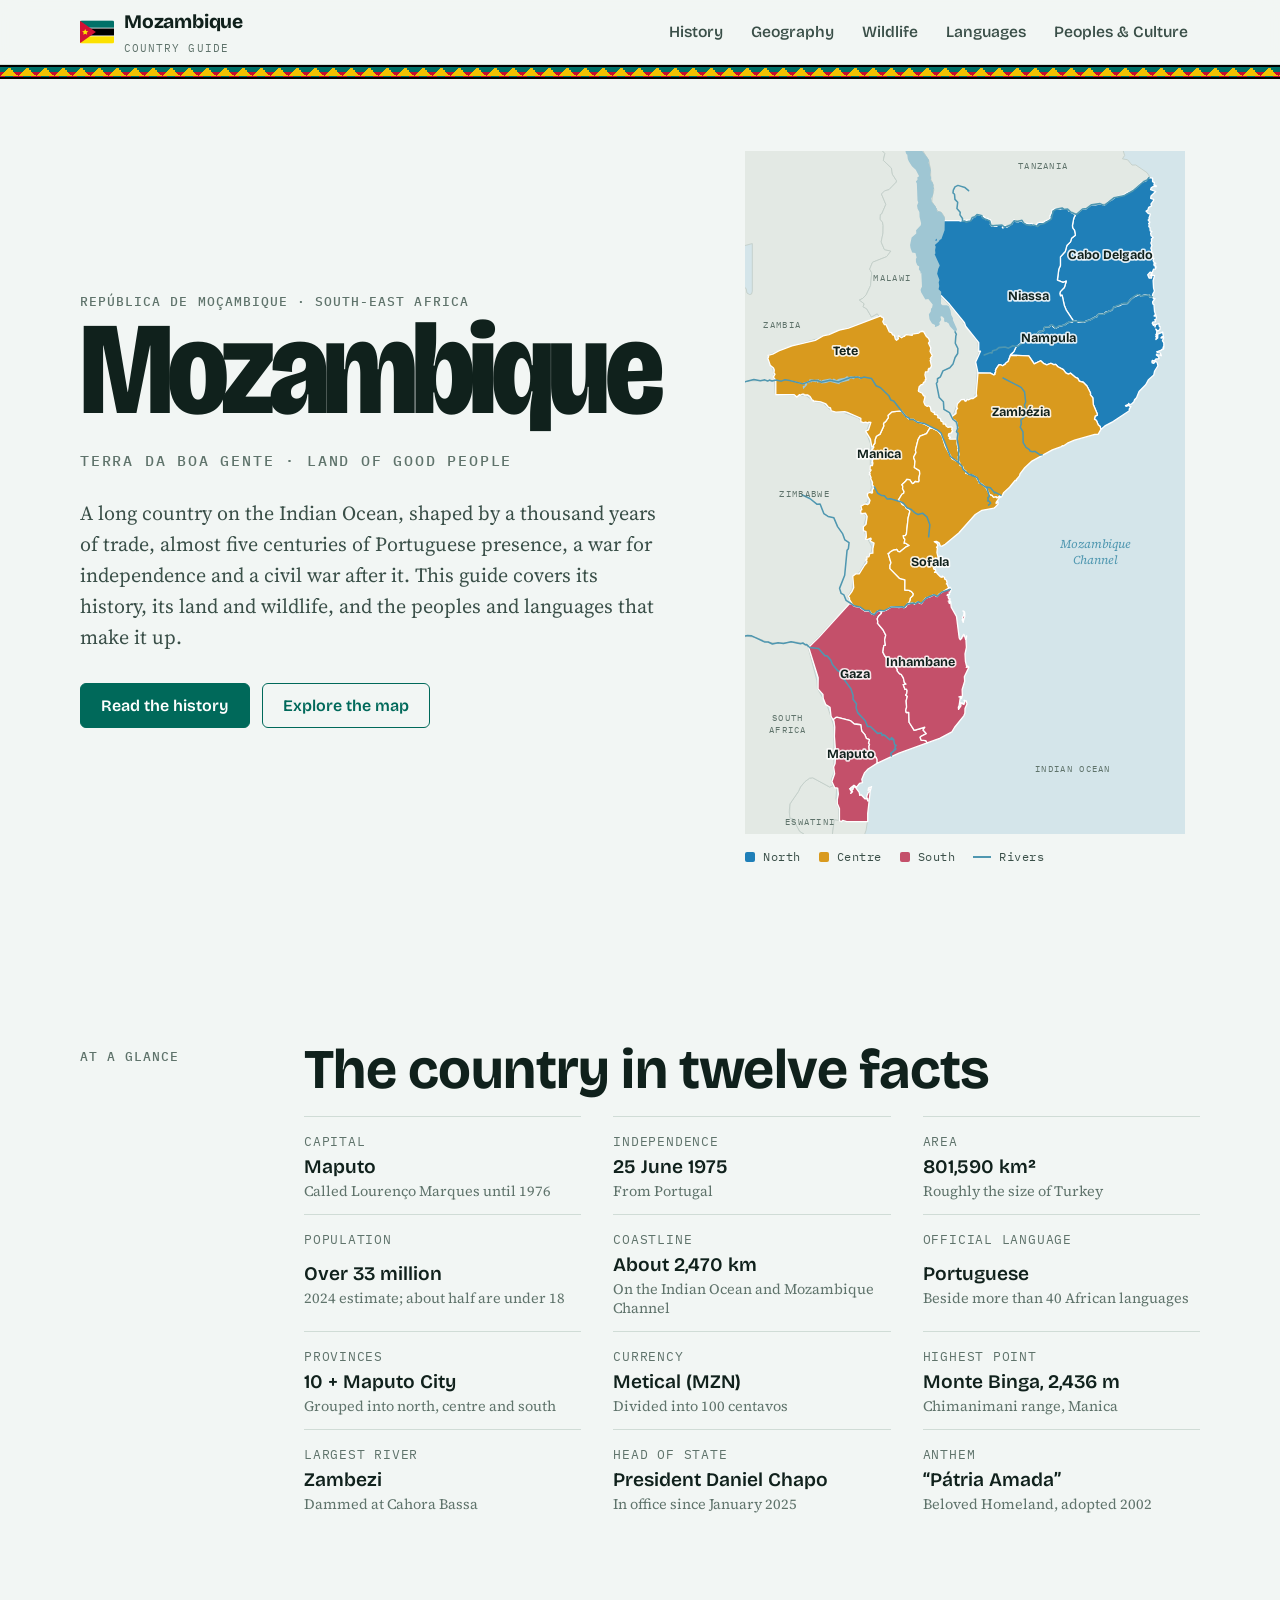
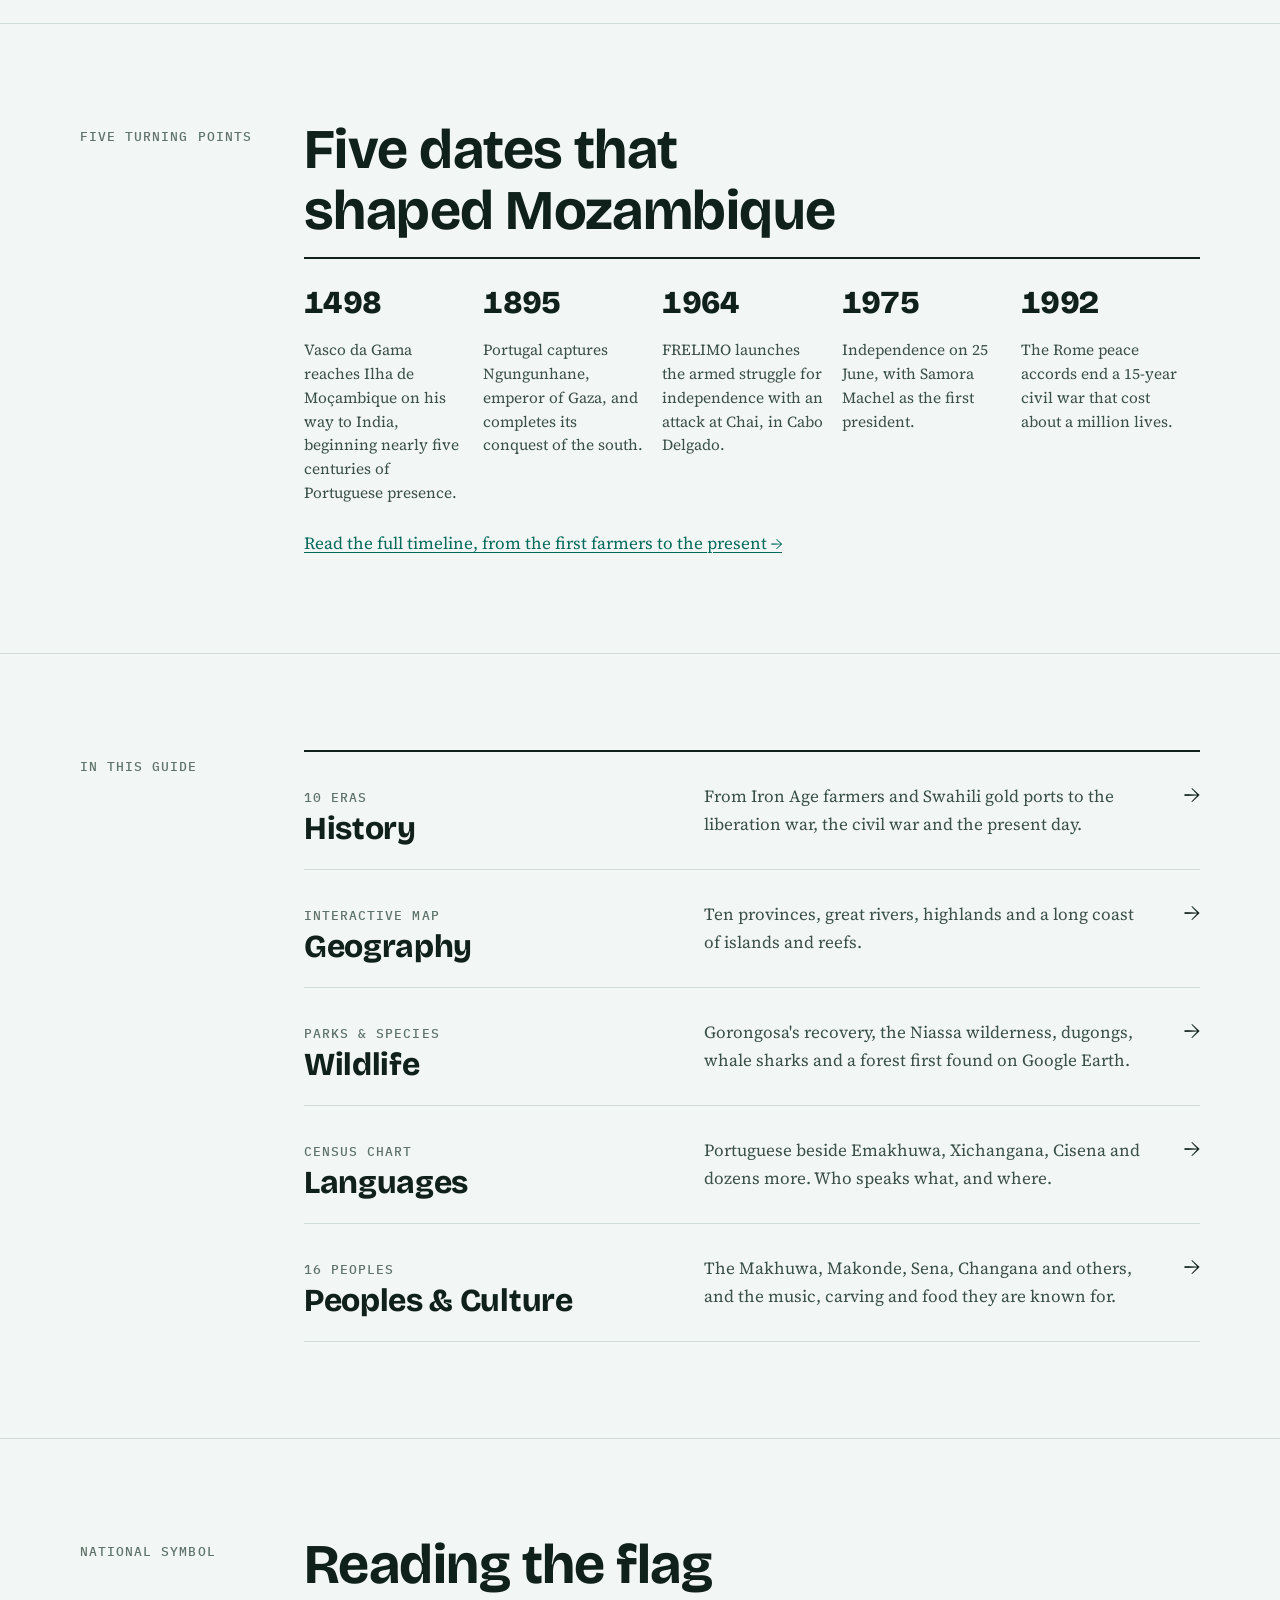
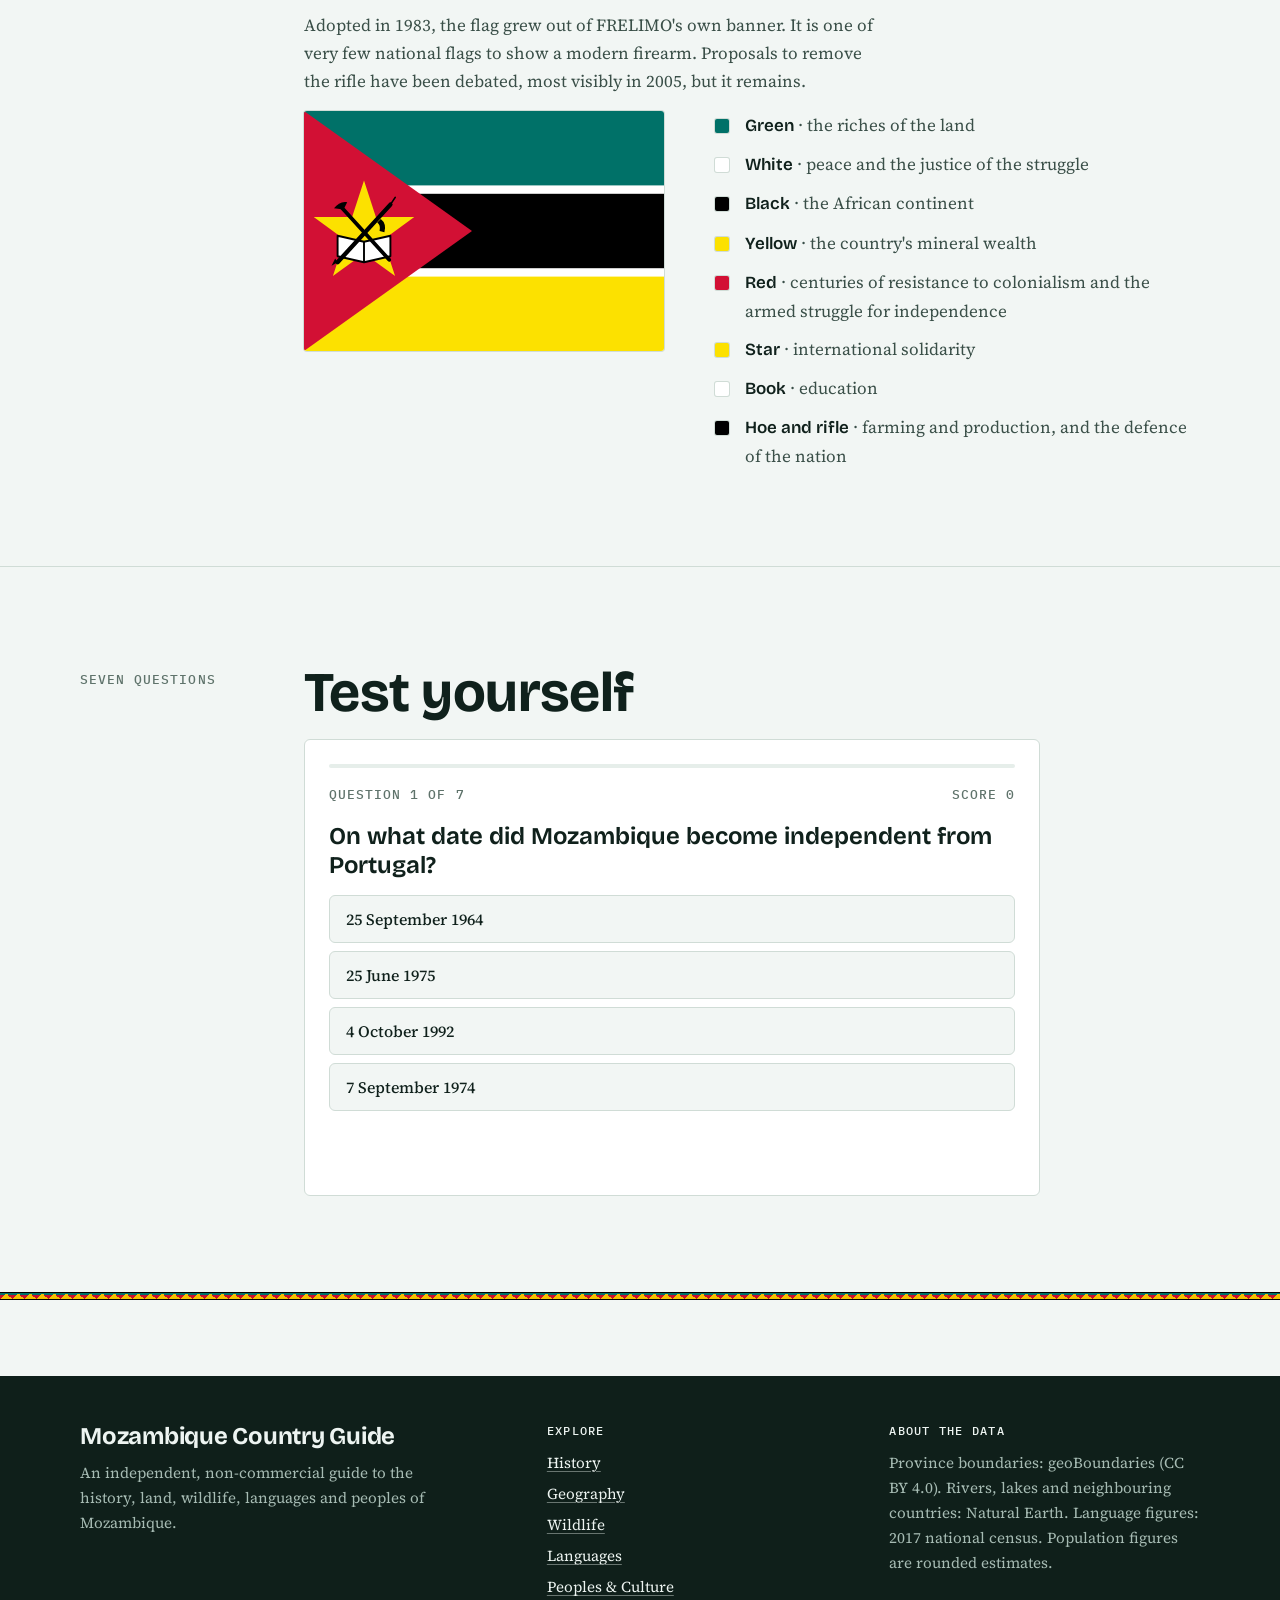
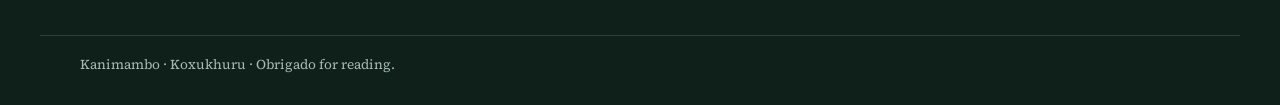
==== index.html @ 0a5331be "Add Mozambique Country Guide site A static six-page site about Mozambique: history, geography, wildl" ====
<!DOCTYPE html>
<html lang="en">
<head>
  <meta charset="UTF-8" />
  <meta name="viewport" content="width=device-width, initial-scale=1, viewport-fit=cover" />
  <title>Mozambique Country Guide</title>
  <meta name="description" content="A guide to Mozambique: its history from the Swahili coast to independence and today, plus its geography, wildlife, languages and peoples." />
  <link rel="icon" href="data:image/svg+xml,<svg xmlns=%22http://www.w3.org/2000/svg%22 viewBox=%220 0 30 20%22><rect width=%2230%22 height=%226.2%22 fill=%22%23007168%22/><rect y=%226.2%22 width=%2230%22 height=%227.6%22 fill=%22%23fff%22/><rect y=%226.9%22 width=%2230%22 height=%226.2%22 fill=%22%23000%22/><rect y=%2213.8%22 width=%2230%22 height=%226.2%22 fill=%22%23fce100%22/><path d=%22M0 0L14 10L0 20Z%22 fill=%22%23d21034%22/></svg>" />
  <link rel="preconnect" href="https://fonts.googleapis.com" />
  <link rel="preconnect" href="https://fonts.gstatic.com" crossorigin />
  <link rel="stylesheet" href="https://fonts.googleapis.com/css2?family=Bricolage+Grotesque:opsz,wdth,wght@12..96,75..100,400..800&family=IBM+Plex+Mono:wght@400;500&family=Source+Serif+4:ital,opsz,wght@0,8..60,400..700;1,8..60,400&display=swap" />
  <link rel="stylesheet" href="styles.css" />
</head>
<body data-page="home">
  <a class="skip" href="#main">Skip to content</a>

  <header class="site-header">
    <div class="wrap nav-inner">
      <a class="brand" href="index.html" aria-label="Mozambique Country Guide, home">
        <svg viewBox="0 0 30 20" aria-hidden="true"><rect width="30" height="20" fill="var(--flag-white)"/><rect width="30" height="6.2" fill="var(--flag-green)"/><rect y="6.9" width="30" height="6.2" fill="var(--flag-black)"/><rect y="13.8" width="30" height="6.2" fill="var(--flag-yellow)"/><path d="M0 0L14 10L0 20Z" fill="var(--flag-red)"/><path d="M4.6 7.4l.8 1.7 1.9.2-1.4 1.3.4 1.9-1.7-1-1.7 1 .4-1.9-1.4-1.3 1.9-.2z" fill="var(--flag-yellow)"/></svg>
        <span>Mozambique<small>Country guide</small></span>
      </a>
      <button class="nav-toggle" id="navToggle" aria-expanded="false" aria-controls="siteNav"><span class="bars" aria-hidden="true"><span></span><span></span><span></span></span>Menu</button>
      <nav class="site-nav" id="siteNav" aria-label="Main">
        <ul class="nav-links">
          <li><a href="history.html" data-page="history">History</a></li>
          <li><a href="geography.html" data-page="geography">Geography</a></li>
          <li><a href="wildlife.html" data-page="wildlife">Wildlife</a></li>
          <li><a href="languages.html" data-page="languages">Languages</a></li>
          <li><a href="peoples.html" data-page="peoples">Peoples &amp; Culture</a></li>
        </ul>
      </nav>
    </div>
  </header>
  <div class="capulana" aria-hidden="true"></div>

  <main id="main">
    <!-- Hero -->
    <section class="hero">
      <div class="wrap hero-grid">
        <div>
          <p class="label">República de Moçambique · South-east Africa</p>
          <h1>Mozambique<span class="pt">Terra da Boa Gente · Land of good people</span></h1>
          <p class="lede">A long country on the Indian Ocean, shaped by a thousand years of trade, almost five centuries of Portuguese presence, a war for independence and a civil war after it. This guide covers its history, its land and wildlife, and the peoples and languages that make it up.</p>
          <div class="hero-cta">
            <a class="btn" href="history.html">Read the history</a>
            <a class="btn ghost" href="geography.html">Explore the map</a>
          </div>
        </div>
        <figure class="hero-map" style="margin:0">
          <div id="heroMap"></div>
          <figcaption class="map-legend">
            <span><i class="swatch north"></i>North</span>
            <span><i class="swatch centre"></i>Centre</span>
            <span><i class="swatch south"></i>South</span>
            <span><i class="ln"></i>Rivers</span>
          </figcaption>
        </figure>
      </div>
    </section>

    <!-- At a glance -->
    <section class="section" aria-labelledby="glance-h">
      <div class="wrap annotated">
        <div class="note"><p class="label">At a glance</p></div>
        <div class="stack">
          <h2 id="glance-h">The country in twelve facts</h2>
          <dl class="facts">
            <div><dt>Capital</dt><dd>Maputo<small>Called Lourenço Marques until 1976</small></dd></div>
            <div><dt>Independence</dt><dd>25 June 1975<small>From Portugal</small></dd></div>
            <div><dt>Area</dt><dd>801,590 km²<small>Roughly the size of Turkey</small></dd></div>
            <div><dt>Population</dt><dd>Over 33 million<small>2024 estimate; about half are under 18</small></dd></div>
            <div><dt>Coastline</dt><dd>About 2,470 km<small>On the Indian Ocean and Mozambique Channel</small></dd></div>
            <div><dt>Official language</dt><dd>Portuguese<small>Beside more than 40 African languages</small></dd></div>
            <div><dt>Provinces</dt><dd>10 + Maputo City<small>Grouped into north, centre and south</small></dd></div>
            <div><dt>Currency</dt><dd>Metical (MZN)<small>Divided into 100 centavos</small></dd></div>
            <div><dt>Highest point</dt><dd>Monte Binga, 2,436 m<small>Chimanimani range, Manica</small></dd></div>
            <div><dt>Largest river</dt><dd>Zambezi<small>Dammed at Cahora Bassa</small></dd></div>
            <div><dt>Head of state</dt><dd>President Daniel Chapo<small>In office since January 2025</small></dd></div>
            <div><dt>Anthem</dt><dd>“Pátria Amada”<small>Beloved Homeland, adopted 2002</small></dd></div>
          </dl>
        </div>
      </div>
    </section>

    <!-- Five dates -->
    <section class="section" aria-labelledby="dates-h">
      <div class="wrap annotated">
        <div class="note"><p class="label">Five turning points</p></div>
        <div class="stack">
          <h2 id="dates-h">Five dates that shaped Mozambique</h2>
          <ol class="dates">
            <li><span class="yr">1498</span><p>Vasco da Gama reaches Ilha de Moçambique on his way to India, beginning nearly five centuries of Portuguese presence.</p></li>
            <li><span class="yr">1895</span><p>Portugal captures Ngungunhane, emperor of Gaza, and completes its conquest of the south.</p></li>
            <li><span class="yr">1964</span><p>FRELIMO launches the armed struggle for independence with an attack at Chai, in Cabo Delgado.</p></li>
            <li><span class="yr">1975</span><p>Independence on 25 June, with Samora Machel as the first president.</p></li>
            <li><span class="yr">1992</span><p>The Rome peace accords end a 15-year civil war that cost about a million lives.</p></li>
          </ol>
          <p><a href="history.html">Read the full timeline, from the first farmers to the present →</a></p>
        </div>
      </div>
    </section>

    <!-- Explore -->
    <section class="section" aria-labelledby="explore-h">
      <div class="wrap annotated">
        <div class="note"><p class="label">In this guide</p></div>
        <div class="stack">
          <h2 id="explore-h" class="sr-only">Sections of this guide</h2>
          <nav class="explore" aria-labelledby="explore-h">
            <a href="history.html">
              <span class="title"><span class="label">10 eras</span><h3>History</h3></span>
              <p>From Iron Age farmers and Swahili gold ports to the liberation war, the civil war and the present day.</p>
              <span class="arrow" aria-hidden="true">→</span>
            </a>
            <a href="geography.html">
              <span class="title"><span class="label">Interactive map</span><h3>Geography</h3></span>
              <p>Ten provinces, great rivers, highlands and a long coast of islands and reefs.</p>
              <span class="arrow" aria-hidden="true">→</span>
            </a>
            <a href="wildlife.html">
              <span class="title"><span class="label">Parks &amp; species</span><h3>Wildlife</h3></span>
              <p>Gorongosa's recovery, the Niassa wilderness, dugongs, whale sharks and a forest first found on Google Earth.</p>
              <span class="arrow" aria-hidden="true">→</span>
            </a>
            <a href="languages.html">
              <span class="title"><span class="label">Census chart</span><h3>Languages</h3></span>
              <p>Portuguese beside Emakhuwa, Xichangana, Cisena and dozens more. Who speaks what, and where.</p>
              <span class="arrow" aria-hidden="true">→</span>
            </a>
            <a href="peoples.html">
              <span class="title"><span class="label">16 peoples</span><h3>Peoples &amp; Culture</h3></span>
              <p>The Makhuwa, Makonde, Sena, Changana and others, and the music, carving and food they are known for.</p>
              <span class="arrow" aria-hidden="true">→</span>
            </a>
          </nav>
        </div>
      </div>
    </section>

    <!-- Flag -->
    <section class="section" aria-labelledby="flag-h">
      <div class="wrap annotated">
        <div class="note"><p class="label">National symbol</p></div>
        <div class="stack">
          <h2 id="flag-h">Reading the flag</h2>
          <p class="prose">Adopted in 1983, the flag grew out of FRELIMO's own banner. It is one of very few national flags to show a modern firearm. Proposals to remove the rifle have been debated, most visibly in 2005, but it remains.</p>
          <div class="flag-block">
            <svg viewBox="0 0 300 200" role="img" aria-labelledby="flag-t">
              <title id="flag-t">Flag of Mozambique (simplified drawing)</title>
              <rect width="300" height="200" fill="var(--flag-white)"/>
              <rect width="300" height="62" fill="var(--flag-green)"/>
              <rect y="69" width="300" height="62" fill="var(--flag-black)"/>
              <rect y="138" width="300" height="62" fill="var(--flag-yellow)"/>
              <path d="M0 0L140 100L0 200Z" fill="var(--flag-red)"/>
              <path d="M50 58l9.9 30.4h32l-25.9 18.8 9.9 30.4L50 118.8l-25.9 18.8 9.9-30.4L8.1 88.4h32z" fill="var(--flag-yellow)"/>
              <path d="M28 104l22 5 22-5v17l-22 5-22-5z" fill="var(--flag-white)" stroke="var(--flag-black)" stroke-width="1.6" stroke-linejoin="round"/>
              <path d="M50 109v17" stroke="var(--flag-black)" stroke-width="1.6"/>
              <path d="M31 80l40 44" stroke="var(--flag-black)" stroke-width="3.2" stroke-linecap="round"/>
              <path d="M25 81c3-4 7-6 11-5l-3 6z" fill="var(--flag-black)"/>
              <path d="M72 78l-44 48" stroke="var(--flag-black)" stroke-width="3.6" stroke-linecap="round"/>
              <path d="M64 90q5 4 3 11l-4-1q1-5-2-7z" fill="var(--flag-black)"/>
              <path d="M28 126l-5 3 3-6z" fill="var(--flag-black)"/>
              <path d="M72 78l4-6" stroke="var(--flag-black)" stroke-width="1.4" stroke-linecap="round"/>
            </svg>
            <ul class="flag-key">
              <li><span class="sw" style="background:var(--flag-green)"></span><span><strong>Green</strong> · the riches of the land</span></li>
              <li><span class="sw" style="background:var(--flag-white)"></span><span><strong>White</strong> · peace and the justice of the struggle</span></li>
              <li><span class="sw" style="background:var(--flag-black)"></span><span><strong>Black</strong> · the African continent</span></li>
              <li><span class="sw" style="background:var(--flag-yellow)"></span><span><strong>Yellow</strong> · the country's mineral wealth</span></li>
              <li><span class="sw" style="background:var(--flag-red)"></span><span><strong>Red</strong> · centuries of resistance to colonialism and the armed struggle for independence</span></li>
              <li><span class="sw" style="background:var(--flag-yellow)"></span><span><strong>Star</strong> · international solidarity</span></li>
              <li><span class="sw" style="background:var(--flag-white)"></span><span><strong>Book</strong> · education</span></li>
              <li><span class="sw" style="background:var(--flag-black)"></span><span><strong>Hoe and rifle</strong> · farming and production, and the defence of the nation</span></li>
            </ul>
          </div>
        </div>
      </div>
    </section>

    <!-- Quiz -->
    <section class="section" aria-labelledby="quiz-h">
      <div class="wrap annotated">
        <div class="note"><p class="label">Seven questions</p></div>
        <div class="stack">
          <h2 id="quiz-h">Test yourself</h2>
          <div class="quiz" id="quiz">
            <div class="quiz-card">
              <div class="progress" aria-hidden="true"><span id="quizProgress" style="width:0%"></span></div>
              <div class="quiz-top">
                <span class="label" id="quizCount">Question 1 of 7</span>
                <span class="label" id="quizScore">Score 0</span>
              </div>
              <p class="quiz-q" id="quizQ" aria-live="polite">On what date did Mozambique become independent from Portugal?</p>
              <div class="quiz-options" id="quizOptions"></div>
              <p class="quiz-feedback" id="quizFeedback" aria-live="polite"></p>
              <div class="quiz-actions"><button class="btn" id="quizNext" type="button" hidden>Next question</button></div>
            </div>
          </div>
        </div>
      </div>
    </section>
  </main>

  <div class="capulana thin" aria-hidden="true"></div>
  <footer class="site-footer">
    <div class="wrap footer-inner">
      <div>
        <h2>Mozambique Country Guide</h2>
        <p>An independent, non-commercial guide to the history, land, wildlife, languages and peoples of Mozambique.</p>
      </div>
      <div>
        <h3>Explore</h3>
        <ul>
          <li><a href="history.html">History</a></li>
          <li><a href="geography.html">Geography</a></li>
          <li><a href="wildlife.html">Wildlife</a></li>
          <li><a href="languages.html">Languages</a></li>
          <li><a href="peoples.html">Peoples &amp; Culture</a></li>
        </ul>
      </div>
      <div>
        <h3>About the data</h3>
        <p>Province boundaries: geoBoundaries (CC BY 4.0). Rivers, lakes and neighbouring countries: Natural Earth. Language figures: 2017 national census. Population figures are rounded estimates.</p>
      </div>
    </div>
    <div class="wrap footer-base">Kanimambo · Koxukhuru · Obrigado for reading.</div>
  </footer>

  <script src="map-data.js"></script>
  <script src="script.js"></script>
</body>
</html>
---- styles.css ----
/* =========================================================
   Mozambique: A Country Guide — shared styles
   Layout: a narrow reading column with a left margin for dates
   and labels, like notes pencilled along a long coastline.
   ========================================================= */

:root {
  /* Surfaces and ink */
  --ground: #f2f6f4;
  --surface: #ffffff;
  --sunken: #e6eeea;
  --ink: #10211c;
  --ink-2: #3a4f48;
  --muted: #5f736b;
  --line: #d0dcd6;

  /* Accents taken from the flag, used with restraint */
  --accent: #00695a;
  --accent-strong: #004f44;
  --on-accent: #ffffff;
  --sun: #f2c200;
  --flame: #c8102e;

  /* Dark band used by the footer and feature panels */
  --night: #0f1f1a;
  --on-night: #edf4f1;
  --on-night-2: #a6bbb3;

  /* Map */
  --sea: #d4e5ea;
  --land-out: #e3e9e4;
  --land-out-line: #c3cec8;
  --water: #9fc6d3;
  --river: #4f97b0;
  --north: #1f7fb8;
  --centre: #d99a1e;
  --south: #c4506a;
  --map-label: #10211c;
  --map-halo: rgba(255, 255, 255, 0.85);

  /* Flag colours stay fixed in both themes */
  --flag-green: #007168;
  --flag-yellow: #fce100;
  --flag-red: #d21034;
  --flag-black: #000000;
  --flag-white: #ffffff;

  /* Type */
  --font-display: "Bricolage Grotesque", "Arial Narrow", "Helvetica Neue", Arial, sans-serif;
  --font-body: "Source Serif 4", Georgia, "Times New Roman", serif;
  --font-mono: "IBM Plex Mono", ui-monospace, "SFMono-Regular", Menlo, Consolas, monospace;

  --step--1: 0.8125rem;
  --step-0: 1.0625rem;
  --step-1: 1.25rem;
  --step-2: 1.5rem;
  --step-3: 2rem;
  --step-4: clamp(2.25rem, 1.6rem + 3vw, 3.5rem);
  --step-5: clamp(2.75rem, 1.7rem + 5vw, 5.25rem);

  --gutter: clamp(16px, 4vw, 40px);
  --measure: 65ch;
  --radius: 6px;
}

@media (prefers-color-scheme: dark) {
  :root:not([data-theme="light"]) {
    --ground: #0c1613;
    --surface: #13201c;
    --sunken: #182823;
    --ink: #e4eee9;
    --ink-2: #b7c9c1;
    --muted: #8ea39a;
    --line: #273a33;
    --accent: #4cc3a9;
    --accent-strong: #7ad8c3;
    --on-accent: #062019;
    --sun: #f2c94a;
    --flame: #f06a6a;
    --night: #07100d;
    --on-night: #e4eee9;
    --on-night-2: #93a89f;
    --sea: #10252b;
    --land-out: #17231f;
    --land-out-line: #2b3c35;
    --water: #245566;
    --river: #4b9ab5;
    --north: #3b95cf;
    --centre: #c08a1c;
    --south: #d0637c;
    --map-label: #f2f7f4;
    --map-halo: rgba(8, 16, 13, 0.85);
    color-scheme: dark;
  }
}

:root[data-theme="dark"] {
  --ground: #0c1613;
  --surface: #13201c;
  --sunken: #182823;
  --ink: #e4eee9;
  --ink-2: #b7c9c1;
  --muted: #8ea39a;
  --line: #273a33;
  --accent: #4cc3a9;
  --accent-strong: #7ad8c3;
  --on-accent: #062019;
  --sun: #f2c94a;
  --flame: #f06a6a;
  --night: #07100d;
  --on-night: #e4eee9;
  --on-night-2: #93a89f;
  --sea: #10252b;
  --land-out: #17231f;
  --land-out-line: #2b3c35;
  --water: #245566;
  --river: #4b9ab5;
  --north: #3b95cf;
  --centre: #c08a1c;
  --south: #d0637c;
  --map-label: #f2f7f4;
  --map-halo: rgba(8, 16, 13, 0.85);
  color-scheme: dark;
}

/* ---------- Base ---------- */
*, *::before, *::after { box-sizing: border-box; }
html { scroll-behavior: smooth; -webkit-text-size-adjust: 100%; }

body {
  margin: 0;
  background: var(--ground);
  color: var(--ink);
  font-family: var(--font-body);
  font-size: var(--step-0);
  line-height: 1.65;
  font-optical-sizing: auto;
  -webkit-font-smoothing: antialiased;
  overflow-x: hidden;
}

img, svg { max-width: 100%; }
[hidden] { display: none !important; }

h1, h2, h3, h4 {
  font-family: var(--font-display);
  line-height: 1.08;
  margin: 0;
  text-wrap: balance;
  letter-spacing: -0.01em;
}
h2 { font-size: var(--step-4); font-weight: 700; }
h3 { font-size: var(--step-2); font-weight: 650; }
h4 { font-size: var(--step-1); font-weight: 650; }

p { margin: 0; }
p + p { margin-top: 1em; }

a { color: var(--accent); text-decoration-thickness: 1px; text-underline-offset: 0.18em; }
a:hover { color: var(--accent-strong); }

:focus-visible {
  outline: 3px solid var(--accent);
  outline-offset: 2px;
  border-radius: 2px;
}

.wrap {
  width: 100%;
  max-width: 1200px;
  margin-inline: auto;
  padding-inline: var(--gutter);
}

.skip {
  position: absolute;
  left: -9999px;
  top: 0;
  background: var(--accent);
  color: var(--on-accent);
  padding: 10px 16px;
  z-index: 100;
}
.skip:focus { left: 16px; top: 16px; }

.label {
  font-family: var(--font-mono);
  font-size: var(--step--1);
  font-weight: 500;
  letter-spacing: 0.08em;
  text-transform: uppercase;
  color: var(--muted);
}

.lede {
  font-size: var(--step-1);
  line-height: 1.55;
  color: var(--ink-2);
  max-width: 60ch;
}

.prose { max-width: var(--measure); color: var(--ink-2); }
.prose strong { color: var(--ink); }

.sr-only {
  position: absolute !important;
  width: 1px; height: 1px;
  overflow: hidden;
  clip: rect(0 0 0 0);
  white-space: nowrap;
}

/* ---------- Capulana band ----------
   A zigzag after the printed cotton wraps worn across Mozambique. */
.capulana {
  height: 14px;
  background:
    conic-gradient(from 135deg at 50% 0, var(--sun) 90deg, transparent 0) 0 0 / 18px 9px repeat-x,
    conic-gradient(from -45deg at 50% 100%, var(--flame) 90deg, transparent 0) 9px 5px / 18px 9px repeat-x,
    var(--flag-green);
  border-block: 2px solid var(--flag-black);
}
.capulana.thin { height: 8px; border-width: 1px; background-size: 12px 6px, 12px 6px, auto; background-position: 0 0, 6px 2px, 0 0; }

/* ---------- Header ---------- */
.site-header {
  position: sticky;
  top: env(safe-area-inset-top, 0px);
  z-index: 50;
  background: color-mix(in oklab, var(--ground) 92%, transparent);
  backdrop-filter: saturate(1.2) blur(10px);
  -webkit-backdrop-filter: saturate(1.2) blur(10px);
  border-bottom: 1px solid var(--line);
}

.nav-inner {
  display: flex;
  align-items: center;
  justify-content: space-between;
  gap: 16px;
  min-height: 64px;
}

.brand {
  display: inline-flex;
  align-items: center;
  gap: 10px;
  color: var(--ink);
  text-decoration: none;
  font-family: var(--font-display);
  font-weight: 750;
  font-size: 1.2rem;
  letter-spacing: -0.01em;
  flex-shrink: 0;
}
.brand:hover { color: var(--ink); }
.brand svg { width: 34px; height: 24px; flex-shrink: 0; border-radius: 2px; }
.brand small {
  display: block;
  font-family: var(--font-mono);
  font-weight: 400;
  font-size: 0.66rem;
  letter-spacing: 0.1em;
  text-transform: uppercase;
  color: var(--muted);
  margin-top: 2px;
}

.nav-links {
  display: flex;
  gap: 4px;
  list-style: none;
  margin: 0;
  padding: 0;
}
.nav-links a {
  display: block;
  padding: 8px 12px;
  border-radius: var(--radius);
  font-family: var(--font-display);
  font-weight: 550;
  font-size: 0.98rem;
  color: var(--ink-2);
  text-decoration: none;
  white-space: nowrap;
}
.nav-links a:hover { background: var(--sunken); color: var(--ink); }
.nav-links a[aria-current="page"] {
  color: var(--ink);
  background: var(--sunken);
  box-shadow: inset 0 -2px 0 var(--accent);
}

.nav-toggle {
  display: none;
  align-items: center;
  gap: 8px;
  background: none;
  border: 1px solid var(--line);
  border-radius: var(--radius);
  color: var(--ink);
  font: 600 0.9rem var(--font-display);
  padding: 8px 12px;
  cursor: pointer;
}
.nav-toggle .bars { display: grid; gap: 4px; }
.nav-toggle .bars span { display: block; width: 16px; height: 2px; background: currentColor; border-radius: 2px; }

@media (max-width: 900px) {
  .nav-toggle { display: inline-flex; }
  .site-nav {
    position: absolute;
    left: 0; right: 0; top: 100%;
    background: var(--ground);
    border-bottom: 1px solid var(--line);
    padding: 8px var(--gutter) 16px;
    display: none;
  }
  .site-nav.open { display: block; }
  .nav-links { flex-direction: column; }
  .nav-links a { padding: 12px; font-size: 1.05rem; }
}

/* ---------- Page head (interior pages) ---------- */
.page-head {
  padding-block: clamp(40px, 7vw, 88px) clamp(32px, 5vw, 56px);
}
.page-head .label { display: block; margin-bottom: 14px; }
.page-head h1 {
  font-size: var(--step-5);
  font-weight: 800;
  letter-spacing: -0.03em;
  line-height: 0.95;
  max-width: 15ch;
}
.page-head .lede { margin-top: 22px; }

.page-head-grid {
  display: grid;
  grid-template-columns: minmax(0, 1.4fr) minmax(0, 1fr);
  gap: clamp(24px, 5vw, 64px);
  align-items: end;
}
@media (max-width: 860px) { .page-head-grid { grid-template-columns: 1fr; } }

/* ---------- Sections ---------- */
.section { padding-block: clamp(48px, 8vw, 96px); }
.section + .section { border-top: 1px solid var(--line); }
.section-head { display: grid; gap: 14px; margin-bottom: clamp(28px, 4vw, 44px); max-width: 60rem; }
.section-head p { color: var(--ink-2); max-width: 62ch; }

/* Two-column: margin notes on the left, content on the right */
.annotated {
  display: grid;
  grid-template-columns: 11rem minmax(0, 1fr);
  gap: 16px clamp(20px, 4vw, 48px);
}
.annotated > .note { padding-top: 6px; }
@media (max-width: 760px) {
  .annotated { grid-template-columns: 1fr; }
  .annotated > .note { padding-top: 0; }
}

/* ---------- Facts list ---------- */
.facts {
  display: grid;
  grid-template-columns: repeat(auto-fill, minmax(min(100%, 15rem), 1fr));
  gap: 0 32px;
  margin: 0;
}
.facts div {
  display: grid;
  gap: 2px;
  padding-block: 14px;
  border-top: 1px solid var(--line);
}
.facts dt {
  font-family: var(--font-mono);
  font-size: var(--step--1);
  letter-spacing: 0.06em;
  text-transform: uppercase;
  color: var(--muted);
}
.facts dd {
  margin: 0;
  font-family: var(--font-display);
  font-size: 1.2rem;
  font-weight: 600;
  line-height: 1.3;
}
.facts dd small { display: block; font-family: var(--font-body); font-weight: 400; font-size: 0.9rem; color: var(--muted); margin-top: 2px; }

/* ---------- Buttons & chips ---------- */
.btn {
  display: inline-flex;
  align-items: center;
  gap: 8px;
  padding: 12px 20px;
  border-radius: var(--radius);
  border: 1px solid var(--accent);
  background: var(--accent);
  color: var(--on-accent);
  font: 600 1rem var(--font-display);
  text-decoration: none;
  cursor: pointer;
  transition: background 0.2s ease, border-color 0.2s ease;
}
.btn:hover { background: var(--accent-strong); border-color: var(--accent-strong); color: var(--on-accent); }
.btn.ghost { background: transparent; color: var(--accent); }
.btn.ghost:hover { background: var(--sunken); color: var(--accent-strong); }

.chips { display: flex; flex-wrap: wrap; gap: 8px; }
.chip {
  font: 500 0.92rem var(--font-display);
  padding: 7px 14px;
  border-radius: 999px;
  border: 1px solid var(--line);
  background: var(--surface);
  color: var(--ink-2);
  cursor: pointer;
  text-decoration: none;
  transition: background 0.2s ease, border-color 0.2s ease, color 0.2s ease;
}
.chip:hover { border-color: var(--accent); color: var(--ink); }
.chip[aria-pressed="true"], .chip.active {
  background: var(--ink);
  border-color: var(--ink);
  color: var(--ground);
}
.chip .dot { display: inline-block; width: 9px; height: 9px; border-radius: 50%; margin-right: 6px; vertical-align: 0; }

/* ---------- Cards ---------- */
.grid {
  display: grid;
  gap: 16px;
  grid-template-columns: repeat(4, minmax(0, 1fr));
}
@media (max-width: 1100px) { .grid { grid-template-columns: repeat(2, minmax(0, 1fr)); } }
@media (max-width: 600px) { .grid { grid-template-columns: minmax(0, 1fr); } }
.card {
  display: flex;
  flex-direction: column;
  gap: 10px;
  padding: 20px;
  background: var(--surface);
  border: 1px solid var(--line);
  border-radius: var(--radius);
  min-width: 0;
}
.card h3 { font-size: 1.3rem; }
.card p { color: var(--ink-2); font-size: 0.98rem; line-height: 1.6; }
.card .meta {
  display: flex;
  flex-wrap: wrap;
  gap: 6px 14px;
  font-family: var(--font-mono);
  font-size: 0.75rem;
  letter-spacing: 0.04em;
  text-transform: uppercase;
  color: var(--muted);
}
.card .meta span { display: inline-flex; align-items: center; gap: 6px; }
.swatch { display: inline-block; width: 10px; height: 10px; border-radius: 2px; flex-shrink: 0; }
.swatch.north, .dot.north { background: var(--north); }
.swatch.centre, .dot.centre { background: var(--centre); }
.swatch.south, .dot.south { background: var(--south); }

.card.is-linked { transition: border-color 0.2s ease, box-shadow 0.2s ease; }
.card.is-linked.hl { border-color: var(--accent); box-shadow: 0 0 0 1px var(--accent); }

/* Explore links on the home page: one row per section */
.explore { display: grid; border-top: 2px solid var(--ink); }
.explore a {
  display: grid;
  grid-template-columns: minmax(0, 0.9fr) minmax(0, 1.1fr) auto;
  gap: 6px clamp(16px, 3vw, 40px);
  align-items: baseline;
  padding-block: 22px;
  border-bottom: 1px solid var(--line);
  color: var(--ink);
  text-decoration: none;
}
.explore a:hover h3 { color: var(--accent); }
.explore a:hover .arrow { transform: translateX(4px); color: var(--accent); }
.explore .title { display: grid; gap: 4px; }
.explore h3 { font-size: var(--step-3); font-weight: 750; transition: color 0.2s ease; }
.explore .arrow { font-family: var(--font-body); font-size: 1.5rem; transition: transform 0.2s ease; }
.explore p { color: var(--ink-2); }
@media (max-width: 640px) {
  .explore a { grid-template-columns: minmax(0, 1fr) auto; }
  .explore p { grid-column: 1 / -1; grid-row: 2; }
}

/* ---------- Callouts ---------- */
.callout {
  background: var(--sunken);
  border-radius: var(--radius);
  padding: 22px 24px;
  display: grid;
  gap: 10px;
  min-width: 0;
}
.callout h3 { font-size: 1.35rem; }
.callout p { color: var(--ink-2); }

.feature {
  background: var(--night);
  color: var(--on-night);
  border-radius: var(--radius);
  padding: clamp(24px, 4vw, 44px);
  display: grid;
  gap: 16px;
}
.feature h2, .feature h3 { color: var(--on-night); }
.feature p { color: var(--on-night-2); }
.feature .label { color: var(--on-night-2); }
.feature a { color: var(--sun); }

/* ---------- Home hero ---------- */
.hero { padding-block: clamp(32px, 6vw, 72px) clamp(40px, 6vw, 80px); }
.hero-grid {
  display: grid;
  grid-template-columns: minmax(0, 1.25fr) minmax(0, 1fr);
  gap: clamp(24px, 5vw, 72px);
  align-items: center;
}
.hero h1 {
  font-size: clamp(3.25rem, 1.5rem + 8.5vw, 8.25rem);
  font-weight: 800;
  letter-spacing: -0.045em;
  line-height: 0.88;
  font-variation-settings: "wdth" 85;
}
.hero h1 .pt {
  display: block;
  font-family: var(--font-mono);
  font-size: clamp(0.78rem, 0.7rem + 0.3vw, 0.95rem);
  font-weight: 500;
  font-variation-settings: normal;
  letter-spacing: 0.12em;
  line-height: 1.4;
  text-transform: uppercase;
  color: var(--muted);
  margin-top: 1.4rem;
}
.hero .lede { margin-top: 26px; }
.hero-cta { display: flex; flex-wrap: wrap; gap: 12px; margin-top: 30px; }
.hero-map { max-width: 440px; justify-self: center; width: 100%; }
@media (max-width: 860px) {
  .hero-grid { grid-template-columns: 1fr; }
  .hero-map { max-width: 380px; }
}

/* ---------- Map ---------- */
.map svg { display: block; width: 100%; height: auto; }
.map .sea { fill: var(--sea); }
.map .out { fill: var(--land-out); stroke: var(--land-out-line); stroke-width: 0.8; }
.map .lake { fill: var(--water); stroke: none; }
.map .river { fill: none; stroke: var(--river); stroke-width: 1.4; stroke-linecap: round; stroke-linejoin: round; }
.map .prov {
  stroke: var(--surface);
  stroke-width: 1.2;
  stroke-linejoin: round;
  transition: opacity 0.2s ease, filter 0.2s ease;
}
.map.plain .prov { fill: var(--surface); stroke: var(--land-out-line); stroke-width: 0.8; }
.map .prov.north { fill: var(--north); }
.map .prov.centre { fill: var(--centre); }
.map .prov.south { fill: var(--south); }
.map.plain .prov.north, .map.plain .prov.centre, .map.plain .prov.south { fill: var(--surface); }
.map.interactive .prov { cursor: pointer; }
.map.has-active .prov { opacity: 0.45; }
.map.has-active .prov.active { opacity: 1; }
.map .prov:focus-visible { outline: none; stroke: var(--ink); stroke-width: 2.5; }
.map text {
  font-family: var(--font-display);
  fill: var(--map-label);
  paint-order: stroke;
  stroke: var(--map-halo);
  stroke-width: 3px;
  stroke-linejoin: round;
  pointer-events: none;
}
.map .t-prov { font-size: 11.5px; font-weight: 700; }
.map .t-country { font-family: var(--font-mono); font-size: 8.5px; letter-spacing: 0.14em; fill: var(--muted); stroke: none; }
.map .t-sea { font-family: var(--font-body); font-style: italic; font-size: 11px; fill: var(--river); stroke: none; }
.map .t-river { font-family: var(--font-body); font-style: italic; font-size: 9.5px; fill: var(--river); }
.map .t-city { font-size: 9.5px; font-weight: 600; }
.map .city { fill: var(--ink); stroke: var(--surface); stroke-width: 1.5; }
.map .capital { fill: var(--flame); stroke: var(--surface); stroke-width: 1.2; }
.map .pin { cursor: pointer; }
.map .pin circle.mark { fill: var(--accent); stroke: var(--surface); stroke-width: 2; transition: r 0.15s ease; }
.map .pin.marine circle.mark { fill: var(--river); }
.map .pin circle.hit { fill: transparent; }
.map .pin.hl circle.mark { r: 8; }
.map .pin:focus-visible { outline: none; }
.map .pin:focus-visible circle.mark { stroke: var(--ink); stroke-width: 2.5; }
.map .t-pin { font-size: 9.5px; font-weight: 650; }
.map-legend {
  display: flex;
  flex-wrap: wrap;
  gap: 8px 18px;
  font-family: var(--font-mono);
  font-size: 0.78rem;
  letter-spacing: 0.04em;
  color: var(--ink-2);
  margin-top: 12px;
}
.map-legend span { display: inline-flex; align-items: center; gap: 8px; }
.map-legend .ln { width: 18px; height: 2px; background: var(--river); display: inline-block; }
.map-legend .st { width: 10px; height: 10px; background: var(--flame); clip-path: polygon(50% 0, 61% 35%, 98% 35%, 68% 57%, 79% 91%, 50% 70%, 21% 91%, 32% 57%, 2% 35%, 39% 35%); }
.map-legend .ct { width: 8px; height: 8px; border-radius: 50%; background: var(--ink); }
.map-legend .pk { width: 10px; height: 10px; border-radius: 50%; background: var(--accent); }
.map-legend .mr { width: 10px; height: 10px; border-radius: 50%; background: var(--river); }

.map-layout {
  display: grid;
  grid-template-columns: minmax(0, 1fr) minmax(0, 1fr);
  gap: clamp(24px, 4vw, 56px);
  align-items: start;
}
.map-layout .map { max-width: 520px; width: 100%; justify-self: center; }
@media (max-width: 860px) { .map-layout { grid-template-columns: 1fr; } }

.map-controls { display: flex; flex-wrap: wrap; gap: 8px 16px; margin-bottom: 14px; align-items: center; }
.toggle { display: inline-flex; align-items: center; gap: 8px; font-family: var(--font-display); font-size: 0.95rem; color: var(--ink-2); cursor: pointer; }
.toggle input { width: 18px; height: 18px; accent-color: var(--accent); }

.prov-panel {
  position: sticky;
  top: calc(env(safe-area-inset-top, 0px) + 84px);
  display: grid;
  gap: 14px;
  padding: 24px;
  background: var(--surface);
  border: 1px solid var(--line);
  border-radius: var(--radius);
  min-width: 0;
}
.prov-panel h3 { font-size: var(--step-3); font-weight: 750; }
.prov-panel p { color: var(--ink-2); }
.prov-panel .facts { grid-template-columns: repeat(2, minmax(0, 1fr)); gap: 0 20px; }
.prov-panel .facts dd { font-size: 1.05rem; }
.prov-list { display: flex; flex-wrap: wrap; gap: 6px; }
.prov-list button { font-size: 0.85rem; padding: 5px 11px; }
@media (max-width: 860px) { .prov-panel { position: static; } }

/* ---------- Tables ---------- */
.table-wrap { overflow-x: auto; border: 1px solid var(--line); border-radius: var(--radius); background: var(--surface); }
table { width: 100%; border-collapse: collapse; font-size: 0.97rem; }
th, td { text-align: left; padding: 11px 14px; border-bottom: 1px solid var(--line); vertical-align: top; }
tr:last-child td { border-bottom: 0; }
th {
  font-family: var(--font-mono);
  font-size: 0.74rem;
  font-weight: 500;
  letter-spacing: 0.07em;
  text-transform: uppercase;
  color: var(--muted);
  background: var(--sunken);
  white-space: nowrap;
}
td { color: var(--ink-2); }
td strong { color: var(--ink); font-family: var(--font-display); font-weight: 600; }
th.num { text-align: right; }
td.num { text-align: right; font-variant-numeric: tabular-nums; font-family: var(--font-mono); font-size: 0.9rem; }

/* ---------- History timeline ---------- */
.era-nav {
  position: sticky;
  top: calc(env(safe-area-inset-top, 0px) + 65px);
  z-index: 20;
  background: color-mix(in oklab, var(--ground) 94%, transparent);
  backdrop-filter: blur(8px);
  -webkit-backdrop-filter: blur(8px);
  border-bottom: 1px solid var(--line);
}
.era-nav ol {
  display: flex;
  gap: 6px;
  list-style: none;
  margin: 0;
  padding: 10px 0;
  overflow-x: auto;
  scrollbar-width: thin;
}
.era-nav a {
  display: block;
  white-space: nowrap;
  padding: 6px 12px;
  border-radius: 999px;
  font-family: var(--font-display);
  font-size: 0.88rem;
  font-weight: 550;
  color: var(--ink-2);
  text-decoration: none;
  border: 1px solid transparent;
}
.era-nav a span { font-family: var(--font-mono); font-size: 0.72rem; color: var(--muted); margin-right: 6px; }
.era-nav a:hover { border-color: var(--line); color: var(--ink); }
.era-nav a.active { background: var(--ink); color: var(--ground); }
.era-nav a.active span { color: var(--ground); opacity: 0.75; }

.era { padding-block: clamp(48px, 7vw, 88px) 16px; scroll-margin-top: 130px; }
.era-head {
  display: grid;
  grid-template-columns: 11rem minmax(0, 1fr);
  gap: 12px clamp(20px, 4vw, 48px);
  margin-bottom: 28px;
}
.era-head .span {
  font-family: var(--font-mono);
  font-size: 0.95rem;
  color: var(--accent);
  padding-top: 0.6em;
}
.era-head h2 { font-size: var(--step-4); font-weight: 750; }
.era-head p { grid-column: 2; color: var(--ink-2); max-width: 62ch; font-size: 1.1rem; }
@media (max-width: 760px) {
  .era-head { grid-template-columns: 1fr; }
  .era-head p { grid-column: 1; }
  .era-head .span { padding-top: 0; }
}

.timeline { list-style: none; margin: 0; padding: 0; }
.event {
  display: grid;
  grid-template-columns: 11rem minmax(0, 1fr);
  gap: 4px clamp(20px, 4vw, 48px);
  position: relative;
}
.event .when {
  font-family: var(--font-mono);
  font-weight: 500;
  font-size: 0.95rem;
  color: var(--ink);
  text-align: right;
  padding-top: 18px;
  font-variant-numeric: tabular-nums;
}
.event .what {
  position: relative;
  padding: 16px 0 22px 26px;
  border-left: 2px solid var(--river);
  max-width: calc(var(--measure) + 26px);
}
.event .what::before {
  content: "";
  position: absolute;
  left: -7px;
  top: 24px;
  width: 12px;
  height: 12px;
  border-radius: 50%;
  background: var(--ground);
  border: 2px solid var(--river);
}
.event.key .what::before { background: var(--flame); border-color: var(--flame); }
.event h3 { font-size: 1.25rem; font-weight: 650; margin-bottom: 6px; }
.event p { color: var(--ink-2); }
@media (max-width: 760px) {
  .event { grid-template-columns: 1fr; }
  .event .when { text-align: left; padding: 14px 0 0 26px; border-left: 2px solid var(--river); }
  .event .what { padding-top: 4px; }
  .event .what::before { top: -12px; }
}

.era-aside { margin: 20px 0 0; display: grid; grid-template-columns: 11rem minmax(0, 1fr); gap: 0 clamp(20px, 4vw, 48px); }
.era-aside > * { grid-column: 2; max-width: calc(var(--measure) + 26px); }
@media (max-width: 760px) { .era-aside { grid-template-columns: 1fr; } .era-aside > * { grid-column: 1; } }

/* People cards (history) */
.person { gap: 6px; }
.person .years { font-family: var(--font-mono); font-size: 0.8rem; color: var(--muted); }

/* ---------- Home: five dates strip ---------- */
.dates {
  list-style: none;
  margin: 0;
  padding: 0;
  display: grid;
  grid-template-columns: repeat(5, minmax(0, 1fr));
  border-top: 2px solid var(--ink);
}
.dates li { padding: 18px 18px 8px 0; display: grid; gap: 8px; align-content: start; }
.dates .yr {
  font-family: var(--font-display);
  font-weight: 800;
  font-size: var(--step-3);
  letter-spacing: -0.02em;
  font-variant-numeric: tabular-nums;
}
.dates p { font-size: 0.96rem; color: var(--ink-2); line-height: 1.55; }
@media (max-width: 900px) { .dates { grid-template-columns: repeat(2, minmax(0, 1fr)); } }
@media (max-width: 480px) { .dates { grid-template-columns: 1fr; } }

/* ---------- Flag ---------- */
.flag-block { display: grid; grid-template-columns: minmax(0, 360px) minmax(0, 1fr); gap: clamp(24px, 4vw, 56px); align-items: start; }
.flag-block svg { width: 100%; height: auto; border-radius: 3px; box-shadow: 0 0 0 1px var(--line); }
.flag-key { list-style: none; margin: 0; padding: 0; display: grid; gap: 10px; }
.flag-key li { display: grid; grid-template-columns: 18px minmax(0, 1fr); gap: 12px; align-items: baseline; color: var(--ink-2); }
.flag-key .sw { width: 14px; height: 14px; border-radius: 2px; box-shadow: 0 0 0 1px var(--line); transform: translateY(2px); }
.flag-key strong { color: var(--ink); font-family: var(--font-display); font-weight: 600; }
@media (max-width: 760px) { .flag-block { grid-template-columns: 1fr; } }

/* ---------- Quiz ---------- */
.quiz { display: grid; gap: 18px; max-width: 46rem; }
.quiz-card { padding: 24px; background: var(--surface); border: 1px solid var(--line); border-radius: var(--radius); display: grid; gap: 16px; }
.quiz-top { display: flex; justify-content: space-between; gap: 12px; flex-wrap: wrap; }
.quiz-q { font-family: var(--font-display); font-size: var(--step-2); font-weight: 650; line-height: 1.2; }
.quiz-options { display: grid; gap: 8px; }
.quiz-options button {
  text-align: left;
  padding: 12px 16px;
  border-radius: var(--radius);
  border: 1px solid var(--line);
  background: var(--ground);
  color: var(--ink);
  font: 500 1rem var(--font-body);
  cursor: pointer;
  display: flex;
  justify-content: space-between;
  gap: 12px;
}
.quiz-options button:hover:not(:disabled) { border-color: var(--accent); }
.quiz-options button:disabled { cursor: default; }
.quiz-options button.right { border-color: var(--accent); background: color-mix(in oklab, var(--accent) 14%, var(--surface)); }
.quiz-options button.wrong { border-color: var(--flame); background: color-mix(in oklab, var(--flame) 12%, var(--surface)); }
.quiz-options .tag { font-family: var(--font-mono); font-size: 0.78rem; text-transform: uppercase; letter-spacing: 0.06em; }
.quiz-feedback { color: var(--ink-2); min-height: 1.6em; }
.quiz-actions { display: flex; gap: 10px; flex-wrap: wrap; }
.progress { height: 4px; background: var(--sunken); border-radius: 2px; overflow: hidden; }
.progress span { display: block; height: 100%; background: var(--accent); transition: width 0.3s ease; }

/* ---------- Language bar chart ---------- */
.bars { display: grid; gap: 4px; margin: 0; padding: 0; list-style: none; }
.bar-row {
  display: grid;
  grid-template-columns: 11rem minmax(0, 1fr);
  gap: 16px;
  align-items: center;
  padding-block: 5px;
  border-radius: 4px;
  outline-offset: 0;
}
.bar-row .name { font-family: var(--font-display); font-weight: 550; font-size: 0.98rem; text-align: right; line-height: 1.2; }
.bar-row .name small { display: block; font-family: var(--font-body); font-weight: 400; font-size: 0.8rem; color: var(--muted); }
.bar-track { position: relative; display: flex; align-items: center; gap: 8px; height: 22px; }
.bar {
  height: 22px;
  background: var(--accent);
  border-radius: 0 4px 4px 0;
  min-width: 2px;
  transition: filter 0.15s ease;
}
.bar-row.muted-bar .bar { background: var(--muted); }
.bar-row:hover .bar, .bar-row:focus-visible .bar { filter: brightness(1.15); }
.bar-row:focus-visible { outline: 2px solid var(--accent); }
.bar-val { font-family: var(--font-mono); font-size: 0.86rem; font-variant-numeric: tabular-nums; color: var(--ink); white-space: nowrap; }
.chart-axis { display: grid; grid-template-columns: 11rem minmax(0, 1fr); gap: 16px; margin-top: 6px; }
.chart-axis .scale { position: relative; height: 18px; border-top: 1px solid var(--line); font-family: var(--font-mono); font-size: 0.72rem; color: var(--muted); }
.chart-axis .scale span { position: absolute; top: 3px; transform: translateX(-50%); font-variant-numeric: tabular-nums; }
.chart-axis .scale span:first-child { transform: none; }
@media (max-width: 560px) {
  .bar-row, .chart-axis { grid-template-columns: 7.5rem minmax(0, 1fr); gap: 10px; }
  .bar-row .name { font-size: 0.9rem; }
}
.tooltip {
  position: fixed;
  z-index: 80;
  pointer-events: none;
  background: var(--ink);
  color: var(--ground);
  padding: 8px 12px;
  border-radius: 4px;
  font-family: var(--font-display);
  font-size: 0.85rem;
  line-height: 1.35;
  max-width: 240px;
  box-shadow: 0 6px 18px rgba(0, 0, 0, 0.18);
}
.tooltip strong { display: block; font-size: 1.05rem; }

details.data { margin-top: 18px; }
details.data summary { cursor: pointer; font-family: var(--font-display); font-weight: 550; color: var(--accent); }
details.data[open] summary { margin-bottom: 12px; }

/* ---------- Phrase table ---------- */
.phrase-grid { display: grid; gap: 16px; grid-template-columns: repeat(auto-fill, minmax(min(100%, 14rem), 1fr)); }
.phrase { padding: 18px 20px; border: 1px solid var(--line); border-radius: var(--radius); background: var(--surface); display: grid; gap: 10px; align-content: start; }
.phrase .lang { font-family: var(--font-mono); font-size: 0.76rem; letter-spacing: 0.08em; text-transform: uppercase; color: var(--muted); }
.phrase dl { margin: 0; display: grid; gap: 8px; }
.phrase dt { font-family: var(--font-display); font-size: 1.35rem; font-weight: 700; line-height: 1.1; }
.phrase dd { margin: 0; color: var(--ink-2); font-size: 0.92rem; }

/* ---------- Region columns (languages/peoples) ---------- */
.regions { display: grid; gap: 16px; grid-template-columns: repeat(3, minmax(0, 1fr)); }
@media (max-width: 860px) { .regions { grid-template-columns: 1fr; } }
.region { padding: 22px; border-radius: var(--radius); background: var(--surface); border: 1px solid var(--line); display: grid; gap: 10px; align-content: start; }
.region h3 { display: flex; align-items: center; gap: 10px; font-size: 1.35rem; }
.region h3 .swatch { width: 14px; height: 14px; }
.region p { color: var(--ink-2); font-size: 0.98rem; }
.region ul { margin: 0; padding-left: 1.1em; color: var(--ink-2); font-size: 0.98rem; }
.region li + li { margin-top: 4px; }

/* ---------- Filter bar ---------- */
.filter-bar { display: flex; flex-wrap: wrap; gap: 12px 20px; align-items: center; margin-bottom: 22px; }
.filter-bar .count { font-family: var(--font-mono); font-size: 0.82rem; color: var(--muted); margin-left: auto; }
.empty { padding: 28px; text-align: center; color: var(--muted); border: 1px dashed var(--line); border-radius: var(--radius); }

/* Season table cells */
.season { display: grid; grid-template-columns: repeat(12, minmax(0, 1fr)); gap: 2px; min-width: 18rem; }
.season i { height: 14px; background: var(--sunken); border-radius: 2px; }
.season i.on { background: var(--accent); }
.season-head { display: grid; grid-template-columns: repeat(12, minmax(0, 1fr)); gap: 2px; min-width: 18rem; font-family: var(--font-mono); font-size: 0.7rem; color: var(--muted); text-align: center; }

/* ---------- Two column content ---------- */
.split { display: grid; grid-template-columns: minmax(0, 1fr) minmax(0, 1fr); gap: clamp(24px, 4vw, 56px); align-items: start; }
@media (max-width: 860px) { .split { grid-template-columns: 1fr; } }

.stack { display: grid; gap: 16px; }

.pull {
  font-family: var(--font-display);
  font-size: var(--step-3);
  font-weight: 650;
  line-height: 1.15;
  letter-spacing: -0.015em;
  max-width: 24ch;
}
.pull cite { display: block; margin-top: 12px; font-family: var(--font-mono); font-style: normal; font-size: 0.8rem; font-weight: 400; letter-spacing: 0.06em; text-transform: uppercase; color: var(--muted); }

/* ---------- Page footer nav ---------- */
.next-page { display: flex; justify-content: space-between; gap: 16px; flex-wrap: wrap; padding-block: 28px; border-top: 1px solid var(--line); }
.next-page a { font-family: var(--font-display); font-weight: 650; font-size: 1.15rem; text-decoration: none; }
.next-page a span { display: block; font-family: var(--font-mono); font-weight: 400; font-size: 0.75rem; letter-spacing: 0.08em; text-transform: uppercase; color: var(--muted); }

/* ---------- Footer ---------- */
.site-footer { background: var(--night); color: var(--on-night-2); margin-top: clamp(40px, 6vw, 80px); }
.footer-inner { display: grid; grid-template-columns: minmax(0, 1.4fr) repeat(2, minmax(0, 1fr)); gap: 32px; padding-block: 48px 36px; }
.site-footer h2 { font-size: 1.5rem; color: var(--on-night); }
.site-footer h3 { font-family: var(--font-mono); font-weight: 500; font-size: 0.78rem; letter-spacing: 0.1em; text-transform: uppercase; color: var(--on-night); margin-bottom: 12px; }
.site-footer p { font-size: 0.95rem; max-width: 46ch; margin-top: 10px; }
.site-footer ul { list-style: none; margin: 0; padding: 0; display: grid; gap: 6px; font-size: 0.95rem; }
.site-footer a { color: var(--on-night); text-decoration-color: color-mix(in oklab, var(--on-night) 40%, transparent); }
.site-footer a:hover { color: var(--sun); }
.footer-base { border-top: 1px solid color-mix(in oklab, var(--on-night) 14%, transparent); padding-block: 18px 28px; font-size: 0.85rem; }
@media (max-width: 760px) { .footer-inner { grid-template-columns: 1fr; } }

/* ---------- Motion preferences ---------- */
@media (prefers-reduced-motion: reduce) {
  html { scroll-behavior: auto; }
  *, *::before, *::after { transition: none !important; animation: none !important; }
}
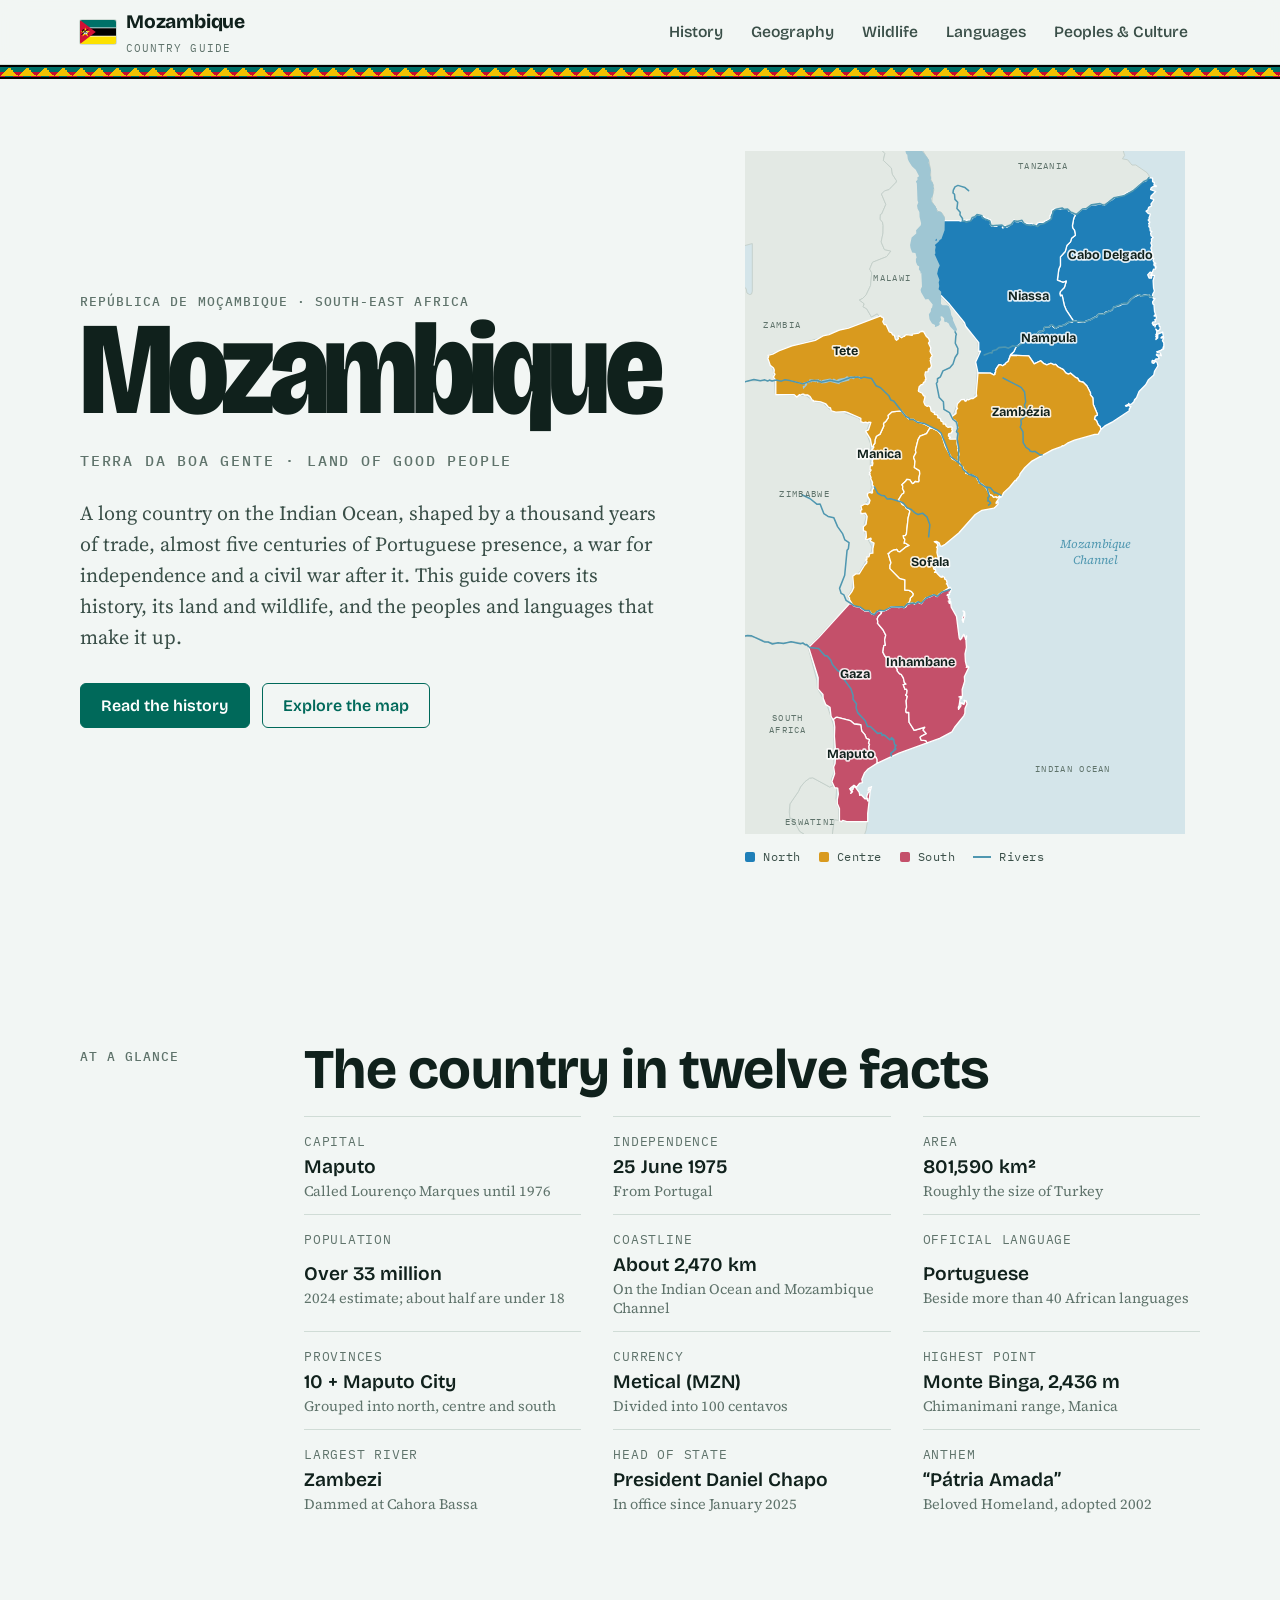
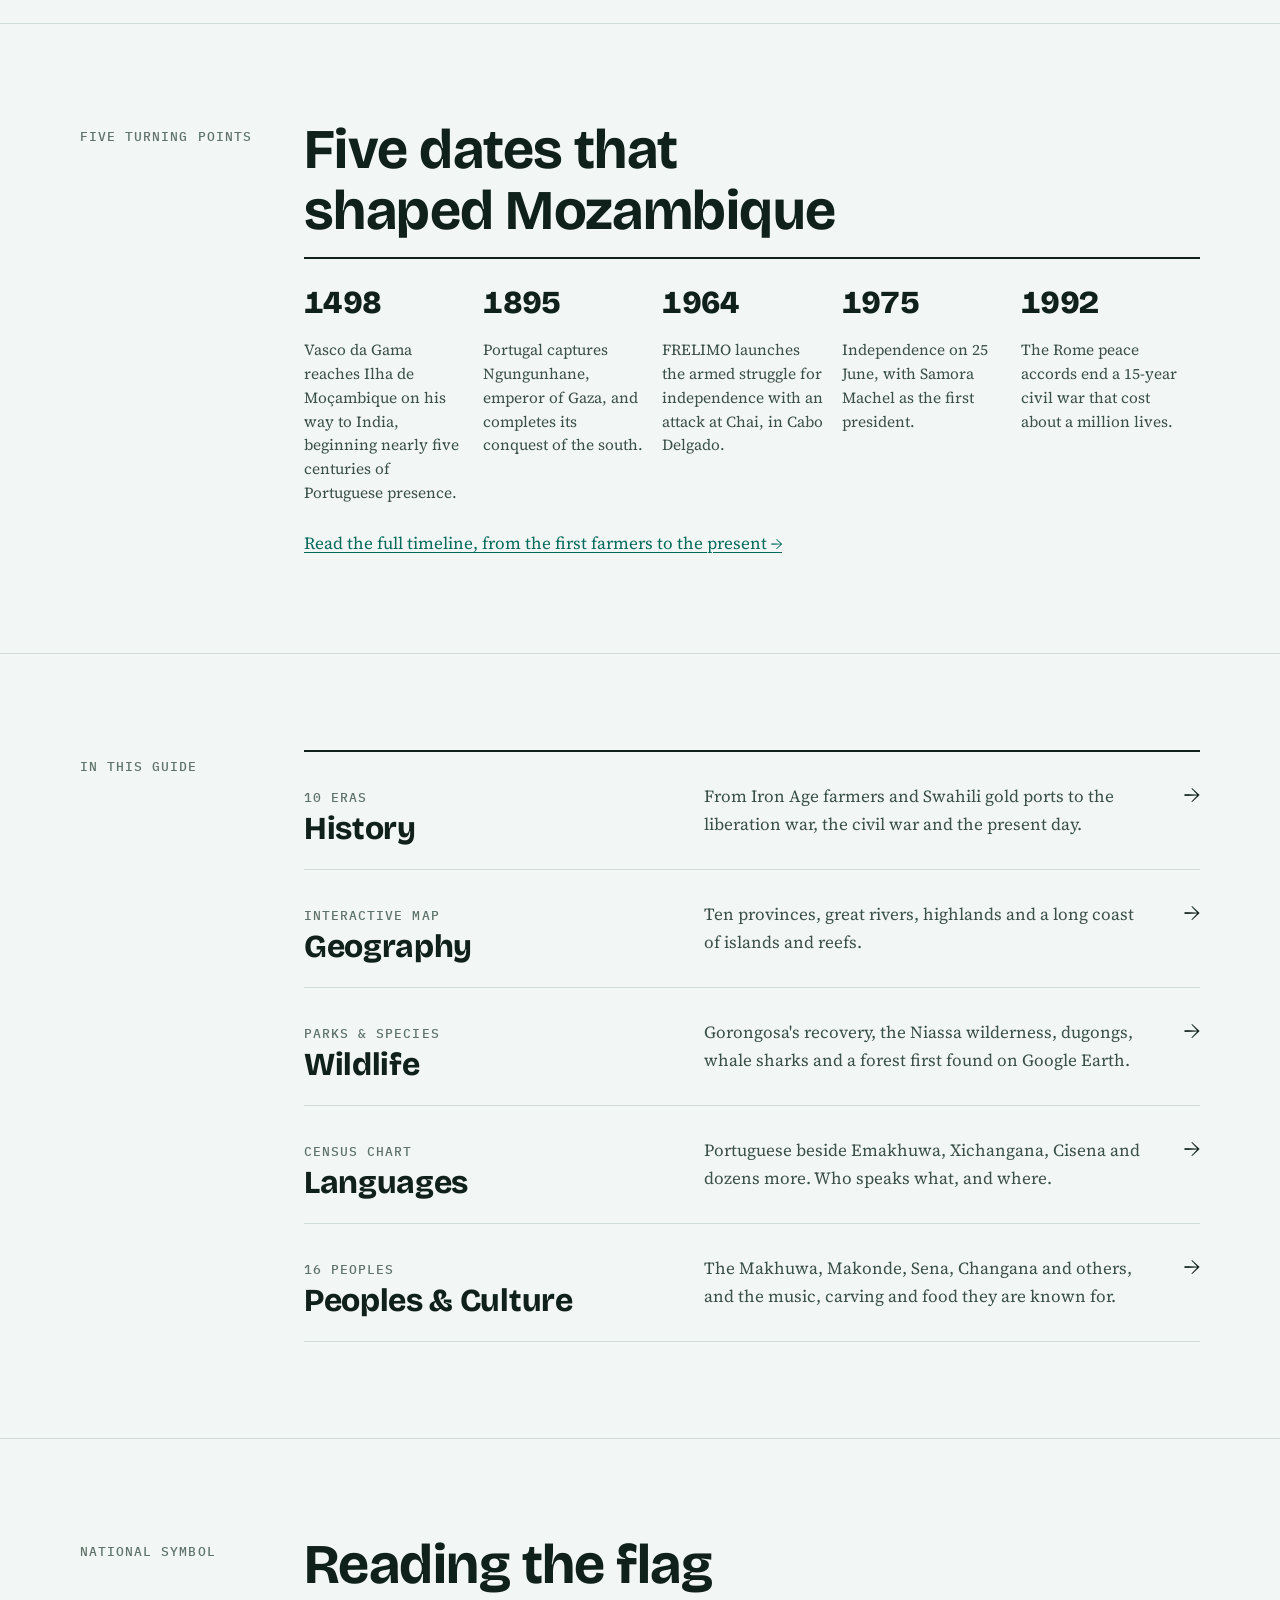
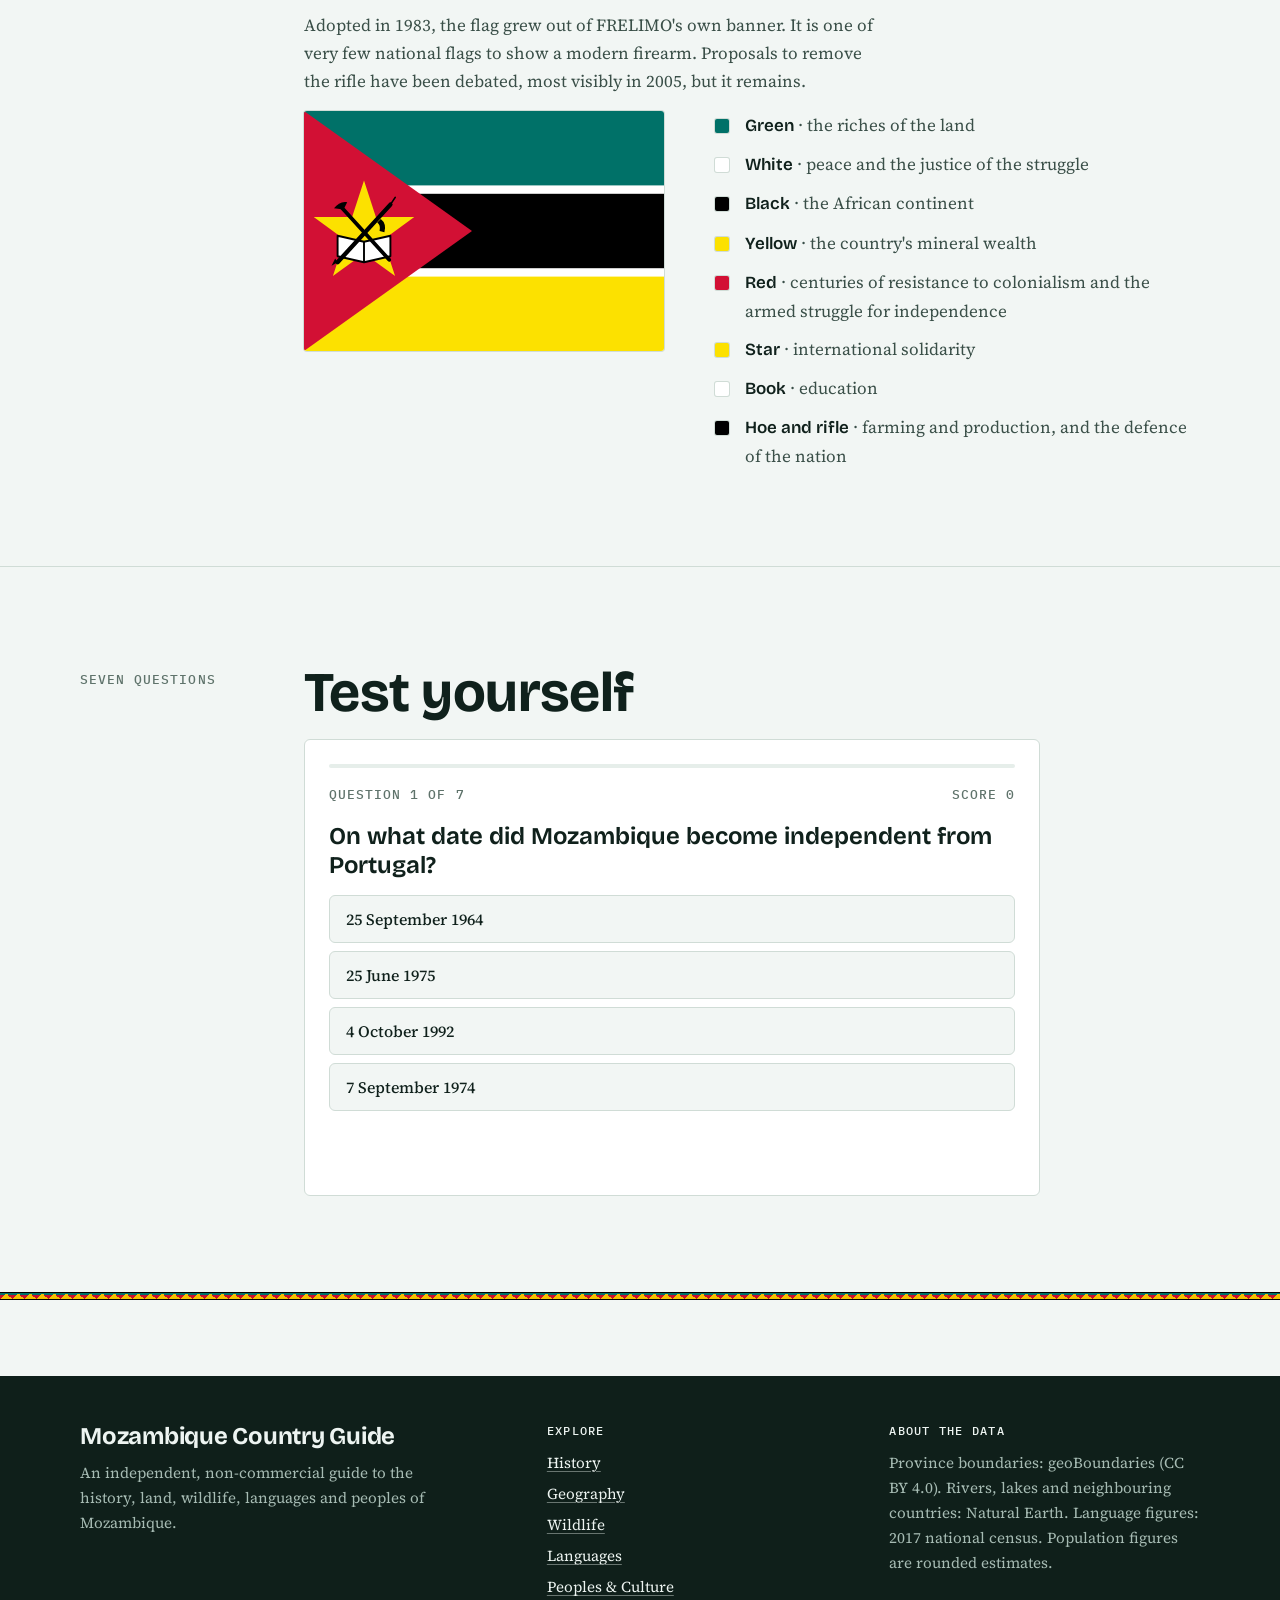
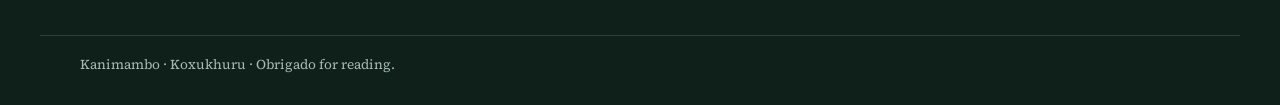
==== commit 991f3fe7: "Use the real flag of Mozambique as the header logo Replace the simplified mini flag in the header of" ====
--- a/index.html
+++ b/index.html
@@ -17,7 +17,7 @@
   <header class="site-header">
     <div class="wrap nav-inner">
       <a class="brand" href="index.html" aria-label="Mozambique Country Guide, home">
-        <svg viewBox="0 0 30 20" aria-hidden="true"><rect width="30" height="20" fill="var(--flag-white)"/><rect width="30" height="6.2" fill="var(--flag-green)"/><rect y="6.9" width="30" height="6.2" fill="var(--flag-black)"/><rect y="13.8" width="30" height="6.2" fill="var(--flag-yellow)"/><path d="M0 0L14 10L0 20Z" fill="var(--flag-red)"/><path d="M4.6 7.4l.8 1.7 1.9.2-1.4 1.3.4 1.9-1.7-1-1.7 1 .4-1.9-1.4-1.3 1.9-.2z" fill="var(--flag-yellow)"/></svg>
+        <img src="flag.svg" alt="" width="36" height="24" />
         <span>Mozambique<small>Country guide</small></span>
       </a>
       <button class="nav-toggle" id="navToggle" aria-expanded="false" aria-controls="siteNav"><span class="bars" aria-hidden="true"><span></span><span></span><span></span></span>Menu</button>
--- a/styles.css
+++ b/styles.css
@@ -254,7 +254,7 @@
   flex-shrink: 0;
 }
 .brand:hover { color: var(--ink); }
-.brand svg { width: 34px; height: 24px; flex-shrink: 0; border-radius: 2px; }
+.brand img { display: block; width: 36px; height: 24px; flex-shrink: 0; border-radius: 2px; box-shadow: 0 0 0 1px var(--line); }
 .brand small {
   display: block;
   font-family: var(--font-mono);
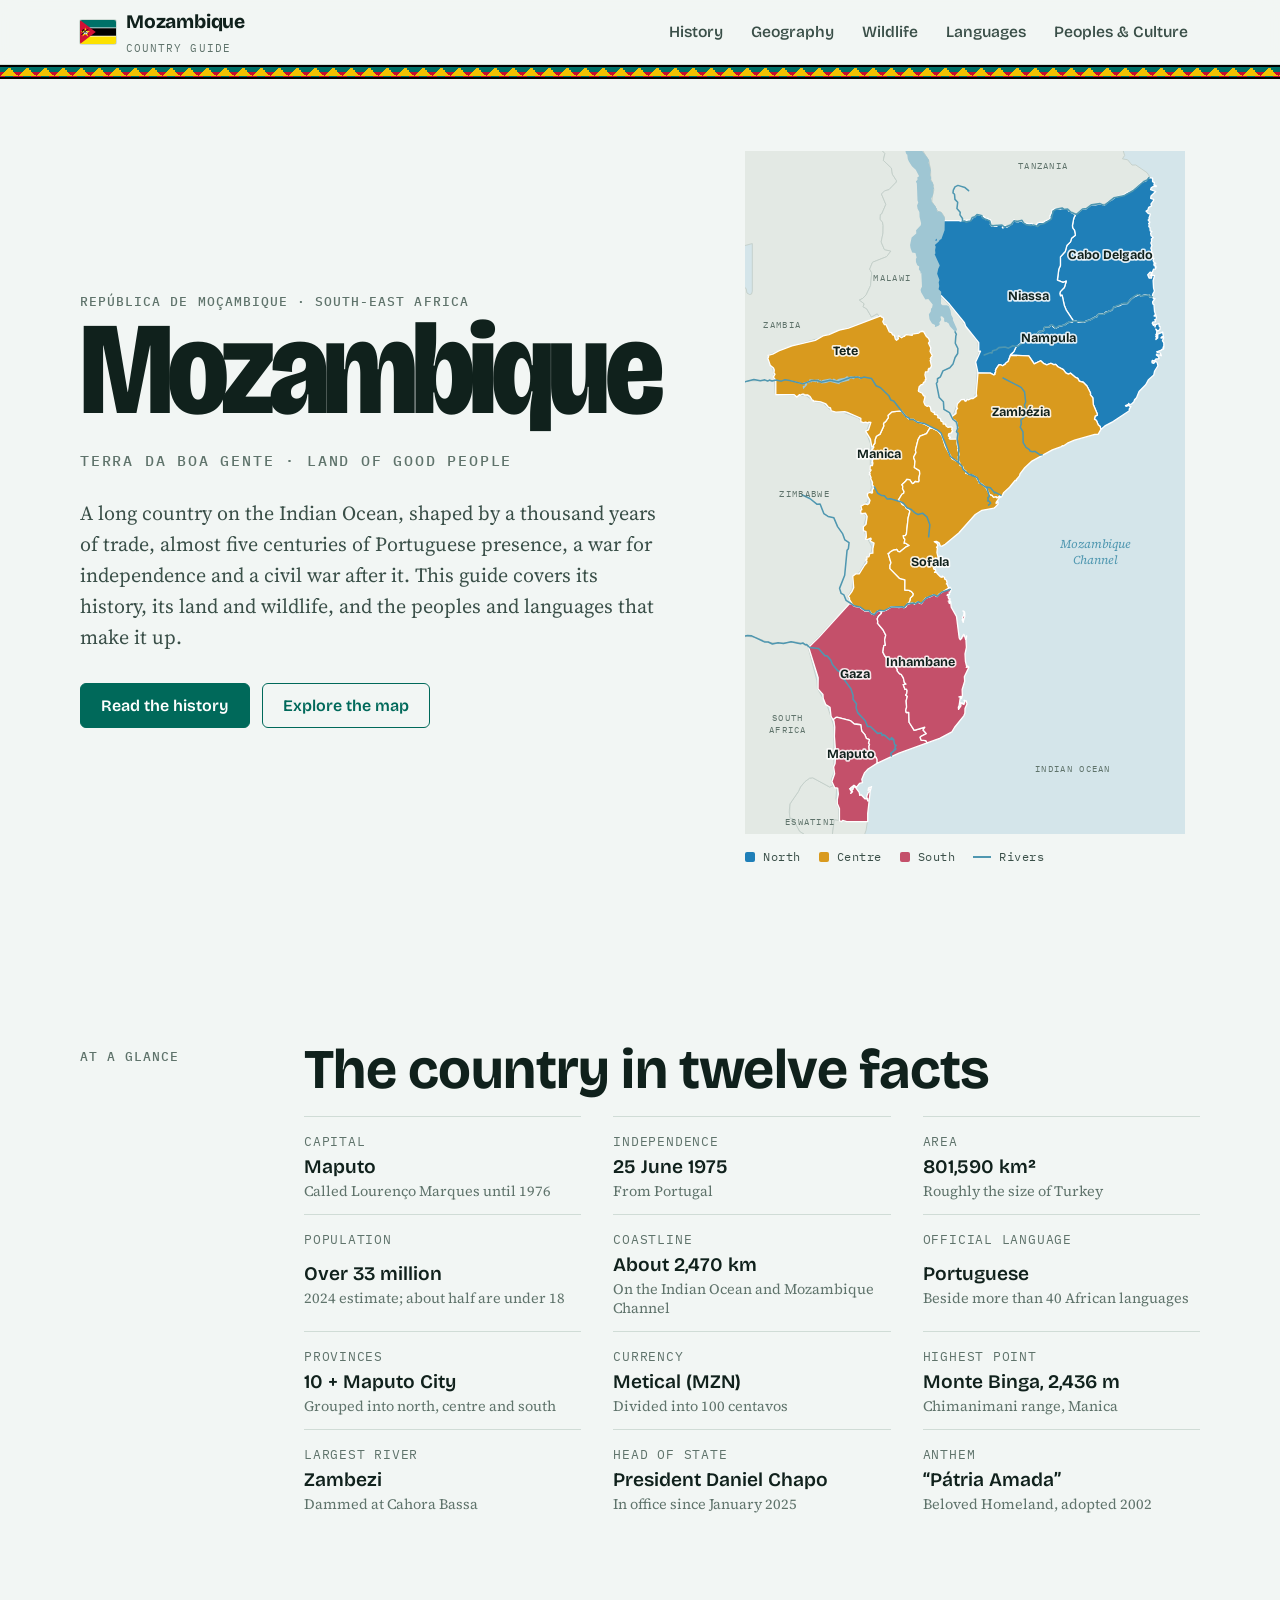
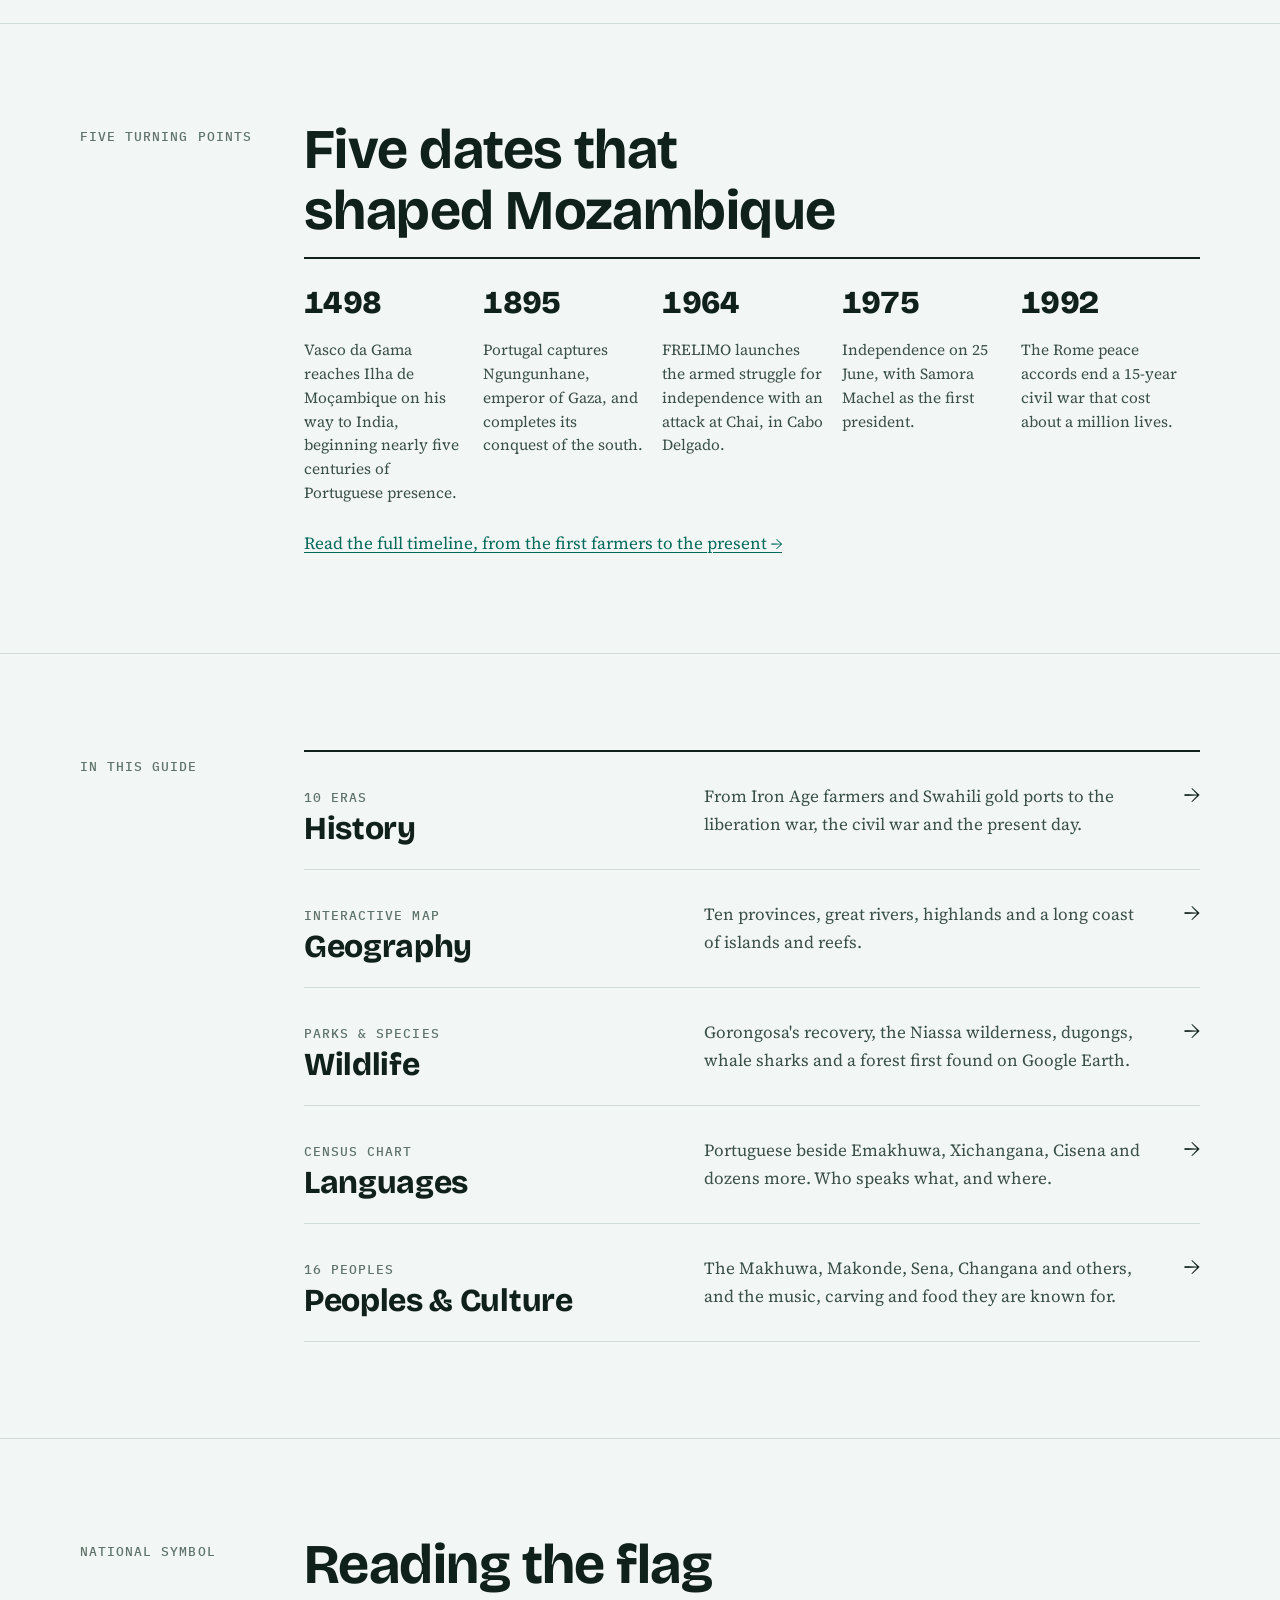
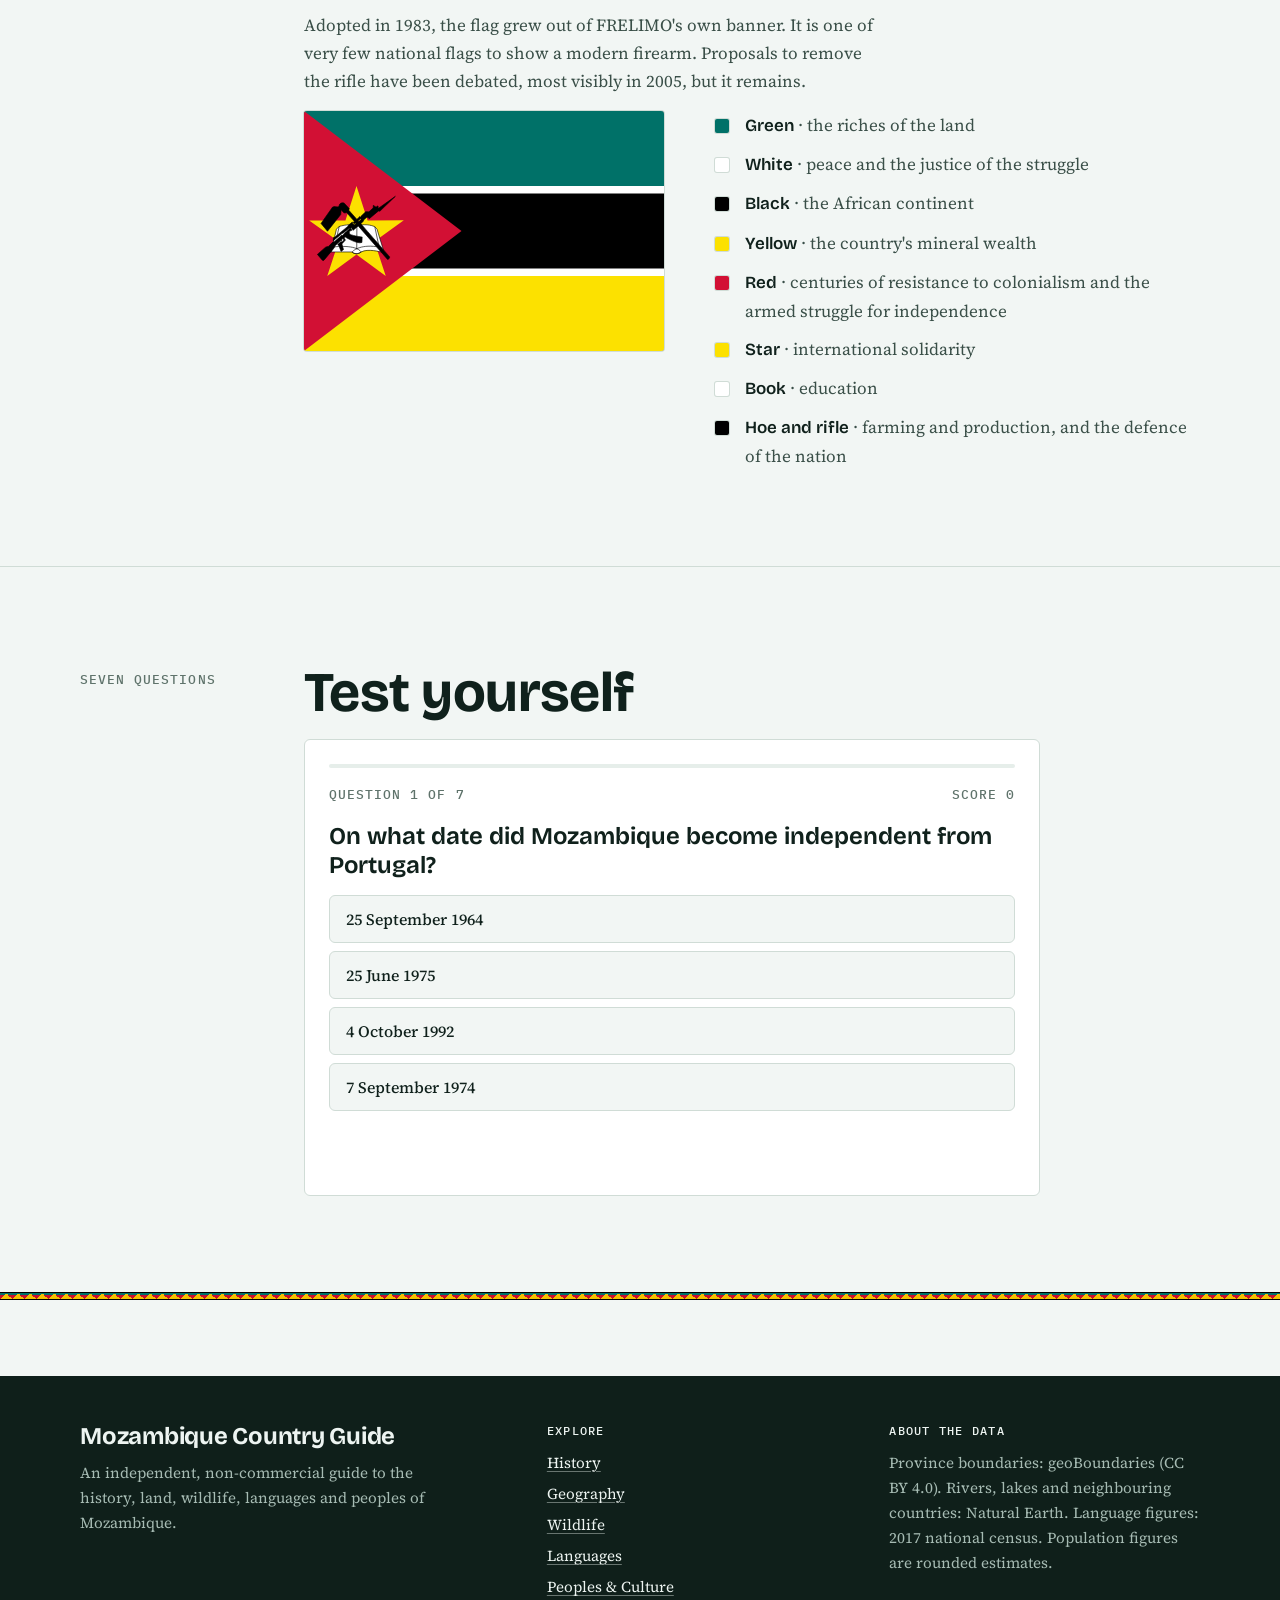
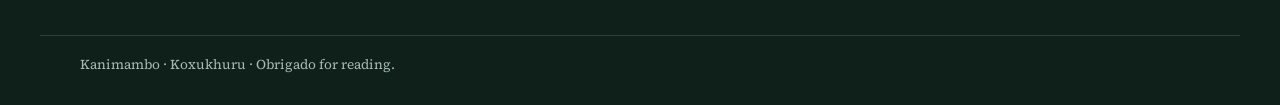
==== commit 991a13ab: "Use the real flag in the home page flag section Replace the simplified flag drawing in "Reading the " ====
--- a/index.html
+++ b/index.html
@@ -146,23 +146,7 @@
           <h2 id="flag-h">Reading the flag</h2>
           <p class="prose">Adopted in 1983, the flag grew out of FRELIMO's own banner. It is one of very few national flags to show a modern firearm. Proposals to remove the rifle have been debated, most visibly in 2005, but it remains.</p>
           <div class="flag-block">
-            <svg viewBox="0 0 300 200" role="img" aria-labelledby="flag-t">
-              <title id="flag-t">Flag of Mozambique (simplified drawing)</title>
-              <rect width="300" height="200" fill="var(--flag-white)"/>
-              <rect width="300" height="62" fill="var(--flag-green)"/>
-              <rect y="69" width="300" height="62" fill="var(--flag-black)"/>
-              <rect y="138" width="300" height="62" fill="var(--flag-yellow)"/>
-              <path d="M0 0L140 100L0 200Z" fill="var(--flag-red)"/>
-              <path d="M50 58l9.9 30.4h32l-25.9 18.8 9.9 30.4L50 118.8l-25.9 18.8 9.9-30.4L8.1 88.4h32z" fill="var(--flag-yellow)"/>
-              <path d="M28 104l22 5 22-5v17l-22 5-22-5z" fill="var(--flag-white)" stroke="var(--flag-black)" stroke-width="1.6" stroke-linejoin="round"/>
-              <path d="M50 109v17" stroke="var(--flag-black)" stroke-width="1.6"/>
-              <path d="M31 80l40 44" stroke="var(--flag-black)" stroke-width="3.2" stroke-linecap="round"/>
-              <path d="M25 81c3-4 7-6 11-5l-3 6z" fill="var(--flag-black)"/>
-              <path d="M72 78l-44 48" stroke="var(--flag-black)" stroke-width="3.6" stroke-linecap="round"/>
-              <path d="M64 90q5 4 3 11l-4-1q1-5-2-7z" fill="var(--flag-black)"/>
-              <path d="M28 126l-5 3 3-6z" fill="var(--flag-black)"/>
-              <path d="M72 78l4-6" stroke="var(--flag-black)" stroke-width="1.4" stroke-linecap="round"/>
-            </svg>
+            <img src="flag.svg" alt="Flag of Mozambique: green, black and yellow bands edged in white, with a red triangle at the hoist bearing a yellow star, an open book, a rifle and a hoe" width="900" height="600" />
             <ul class="flag-key">
               <li><span class="sw" style="background:var(--flag-green)"></span><span><strong>Green</strong> · the riches of the land</span></li>
               <li><span class="sw" style="background:var(--flag-white)"></span><span><strong>White</strong> · peace and the justice of the struggle</span></li>
--- a/styles.css
+++ b/styles.css
@@ -796,7 +796,7 @@
 
 /* ---------- Flag ---------- */
 .flag-block { display: grid; grid-template-columns: minmax(0, 360px) minmax(0, 1fr); gap: clamp(24px, 4vw, 56px); align-items: start; }
-.flag-block svg { width: 100%; height: auto; border-radius: 3px; box-shadow: 0 0 0 1px var(--line); }
+.flag-block img { display: block; width: 100%; height: auto; border-radius: 3px; box-shadow: 0 0 0 1px var(--line); }
 .flag-key { list-style: none; margin: 0; padding: 0; display: grid; gap: 10px; }
 .flag-key li { display: grid; grid-template-columns: 18px minmax(0, 1fr); gap: 12px; align-items: baseline; color: var(--ink-2); }
 .flag-key .sw { width: 14px; height: 14px; border-radius: 2px; box-shadow: 0 0 0 1px var(--line); transform: translateY(2px); }
